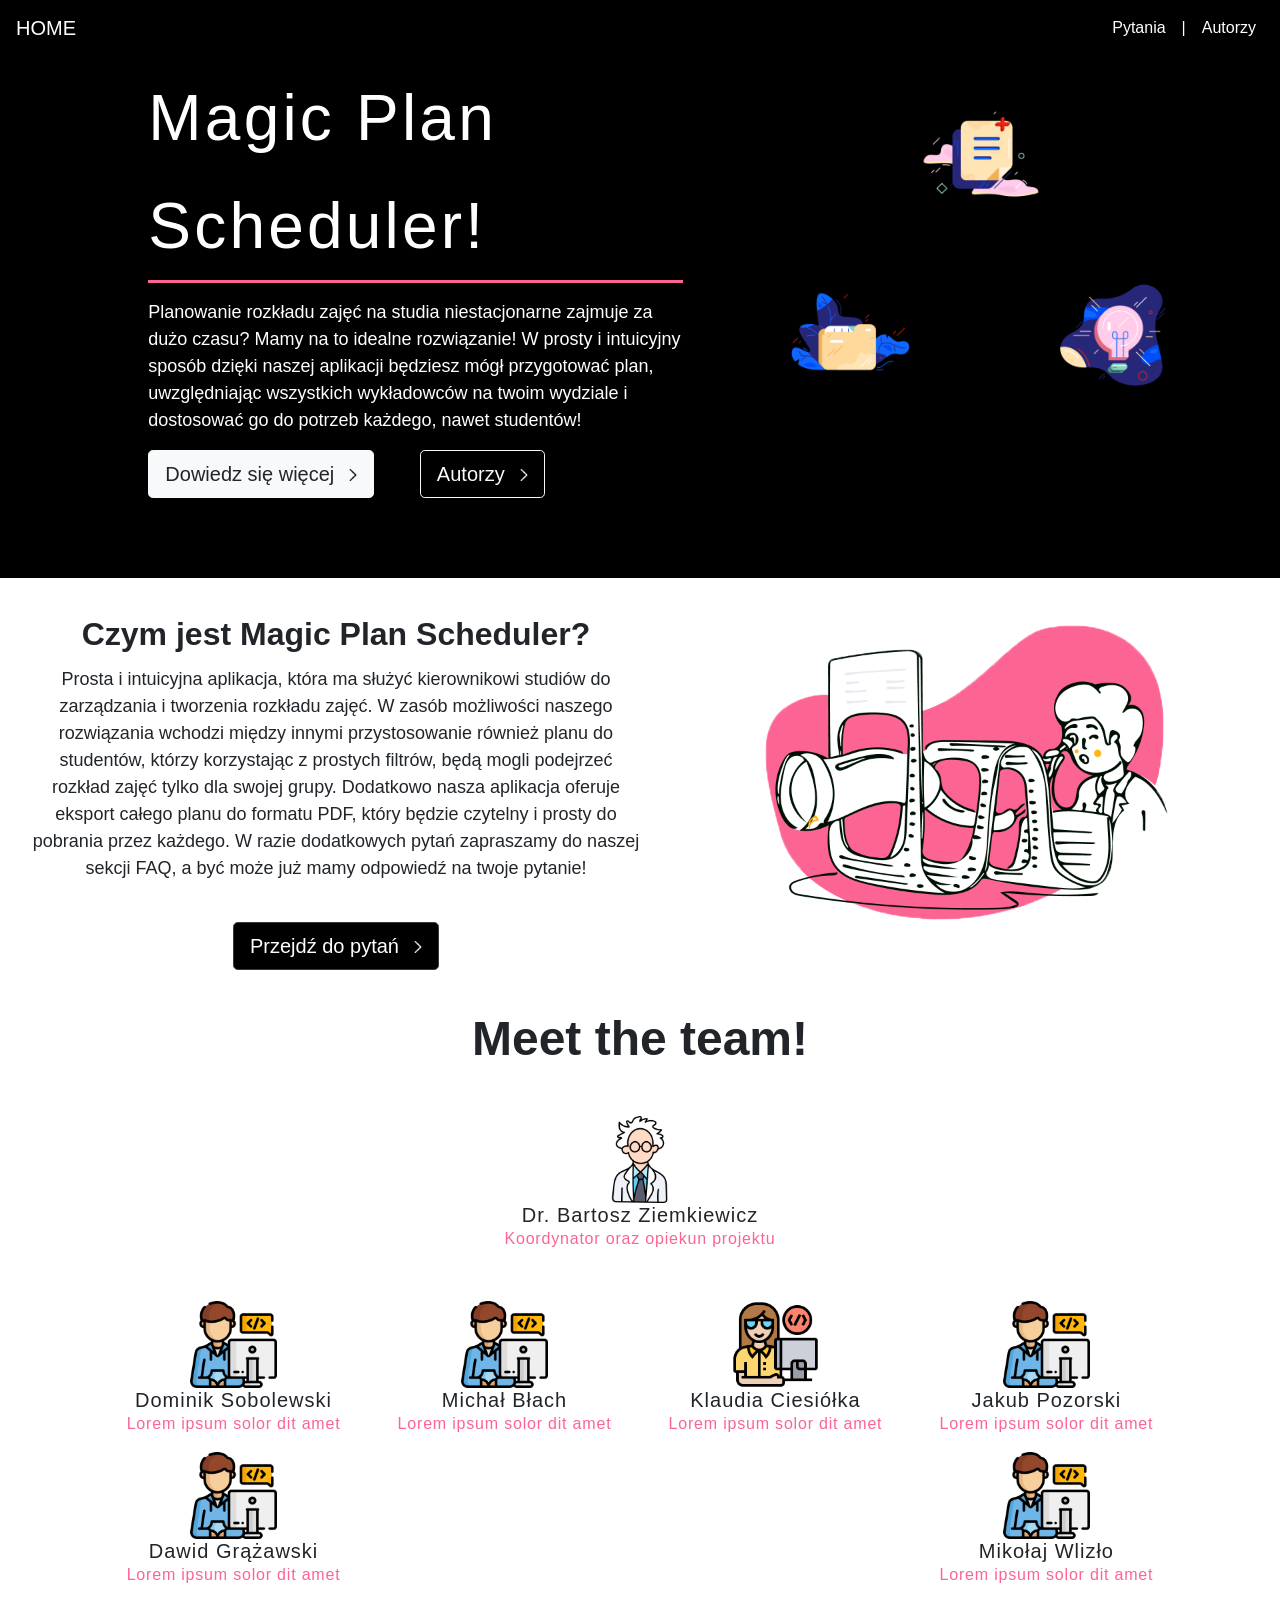
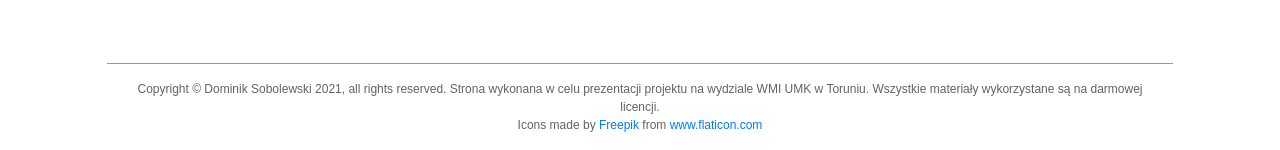
==== Website/index.html @ 9c714b92 "Update tekstów" ====
<!doctype html>
<html lang="en">

<head>
  <!-- Style link -->
  <link rel="stylesheet" href="styles.css">
  <link href='https://fonts.googleapis.com/css?family=Poppins' rel='stylesheet'>
  <!-- Required meta tags -->
  <meta charset="utf-8">
  <meta name="viewport" content="width=device-width, initial-scale=1, shrink-to-fit=no">

  <!-- Bootstrap CSS -->
  <link rel="stylesheet" href="https://maxcdn.bootstrapcdn.com/bootstrap/4.0.0/css/bootstrap.min.css"
    integrity="sha384-Gn5384xqQ1aoWXA+058RXPxPg6fy4IWvTNh0E263XmFcJlSAwiGgFAW/dAiS6JXm" crossorigin="anonymous">

  <title>Planner</title>
</head>

<body>
  <!-- NAVBAR -->
  <nav class="navbar fixed-top  navbar-expand-lg navbar-dark bg-none">
    <a class="navbar-brand" href="#">HOME</a>
    <button class="navbar-toggler" type="button" data-toggle="collapse" data-target="#navbarNav"
      aria-controls="navbarNav" aria-expanded="false" aria-label="Toggle navigation">
      <span class="navbar-toggler-icon"></span>
    </button>
    <div class="collapse navbar-collapse" id="navbarNav">
      <ul class="navbar-nav ml-auto">
        <li class="nav-item active">
          <a class="nav-link" href="#">Pytania<span class="sr-only">(current)</span></a>
        </li>
        <li class="nav-item active">
          <a class="nav-link">|<span class="sr-only">(current)</span></a>
        </li>
        <li class="nav-item active">
          <a class="nav-link" href="#">Autorzy<span class="sr-only">(current)</span></a>
        </li>
      </ul>
    </div>
  </nav>
  <!-- END OF NAVBAR -->

  <!-- HEADER - FIRST SECTION -->
  <div class="jumbotron header">
    <div class="row offset-1">
      <div class="col-xl-6">
        <h1 class="display-4 head">
          <p class="underline">Magic Plan Scheduler!</p>
        </h1>
        <p class="lead desc">Planowanie rozkładu zajęć na studia niestacjonarne zajmuje za dużo czasu? Mamy na to idealne rozwiązanie! W prosty i intuicyjny sposób dzięki naszej aplikacji będziesz mógł przygotować plan, uwzględniając wszystkich wykładowców na twoim wydziale i dostosować go do potrzeb każdego, nawet studentów!</p>
        <p class="lead">
          <a class="btn btn-light btn-lg buttonfull first" href="#" role="button">Dowiedz się więcej<img class="arrow"
              src="assets/ArrowBlack.png"></img></a>
          <a class="btn btn-lg btn-outline-light buttonfull outline" href="#" role="button">Autorzy<img class="arrow"
              src="assets/ArrowWhite.png"></img></a>
        </p>
      </div>
      <div class="col-xl-6 images">
        <div clas="row">
          <div class="col-xl-12 picture">
            <img src="assets/File.png" class="rounded mx-auto d-block img-fluid img" alt="...">
          </div>
          <div class="col-xl-12 picture">
            <img src="assets/Folder.png" class="rounded mx-auto float-left img-fluid img" alt="...">
          </div>
          <div class="col-xl-12 picture">
            <img src="assets/Idea.png" class="rounded mx-auto float-right img-fluid img" alt="...">
          </div>
        </div>
      </div>
    </div>
  </div>
  <!-- END OF FIRST SECTION -->

  <!-- SECOND SECTION -->
  <div class="container-fluid m-3 second-cont">
    <div class="row">
      <!-- Text container -->
      <div class="col-xl-6 left-text">
        <h2 class="left-head">Czym jest Magic Plan Scheduler?</h2>
        <p class="left-desc">
          Prosta i intuicyjna aplikacja, która ma służyć kierownikowi studiów do zarządzania i tworzenia rozkładu zajęć. W zasób możliwości naszego rozwiązania wchodzi między innymi przystosowanie również planu do studentów, którzy korzystając z prostych filtrów, będą mogli podejrzeć rozkład zajęć tylko dla swojej grupy. Dodatkowo nasza aplikacja oferuje eksport całego planu do formatu PDF, który będzie czytelny i prosty do pobrania przez każdego. W razie dodatkowych pytań zapraszamy do naszej sekcji FAQ, a być może już mamy odpowiedź na twoje pytanie!</p>
        <p class="sec-button">
          <a class="btn btn-dark btn-lg buttonfull" href="#" role="button">Przejdź do pytań<img class="arrow"
              src="assets/ArrowWhite.png"></img></a>
        </p>
      </div>
      <!-- Image container -->
      <div class="col-xl-6 right-image">
        <img src="assets/Search2.png" class="right-img">
      </div>
    </div>
  </div>
<!-- END OF SECOND SECTION -->
<!-- Meet the team section - Third -->
<div class="container-fluid authors">
  <div class="row">
    <div class="col-xl-12  d-flex justify-content-center author-head">
      <h2>Meet the team!</h2>
    </div>
  </div>
  <div class="row">
    <div class="col-xl-10 offset-xl-1 thumbnails">
      <div class="single-thumb">
          <img src="assets/scientist.png" class="author-img">
          <h3>Dr. Bartosz Ziemkiewicz</h3>
          <p>Koordynator oraz opiekun projektu</p>
      </div>
      <div class="other-thumbs">
        <div class="mini-thumb">
          <img src="assets/programmer.png" class="author-img">
          <h3>Dominik Sobolewski</h3>
          <p>Lorem ipsum solor dit amet</p>
        </div>
        <div class="mini-thumb">
          <img src="assets/programmer.png" class="author-img">
          <h3>Michał Błach</h3>
          <p>Lorem ipsum solor dit amet</p>
        </div>
        <div class="mini-thumb">
          <img src="assets/programmerwoman.png" class="author-img">
          <h3>Klaudia Ciesiółka</h3>
          <p>Lorem ipsum solor dit amet</p>
        </div>
        <div class="mini-thumb">
          <img src="assets/programmer.png" class="author-img">
          <h3>Jakub Pozorski</h3>
          <p>Lorem ipsum solor dit amet</p>
        </div>
        <div class="mini-thumb">
          <img src="assets/programmer.png" class="author-img">
          <h3>Dawid Grążawski</h3>
          <p>Lorem ipsum solor dit amet</p>
        </div>
        <div class="mini-thumb">
          <img src="assets/programmer.png" class="author-img">
          <h3>Mikołaj Wlizło</h3>
          <p>Lorem ipsum solor dit amet</p>
        </div>
      </div>
    </div>
  </div>
</div>


  <!-- Footer -->
  <footer class="col-xl-10 offset-xl-1 page-footer font-small footer">
    <!-- Copyright -->
    <div class="footer-copyright text-center py-3 copyright"> Copyright © Dominik Sobolewski 2021, all rights reserved.
      Strona wykonana w celu prezentacji projektu na wydziale WMI UMK w Toruniu. Wszystkie materiały wykorzystane są na
      darmowej licencji.
      <div>Icons made by <a href="https://www.freepik.com" title="Freepik">Freepik</a> from <a href="https://www.flaticon.com/" title="Flaticon">www.flaticon.com</a></div>
    </div>
      
  </footer>
  <!-- Footer -->


  <!-- Optional JavaScript -->
  <!-- jQuery first, then Popper.js, then Bootstrap JS -->
  <script src="https://code.jquery.com/jquery-3.2.1.slim.min.js"
    integrity="sha384-KJ3o2DKtIkvYIK3UENzmM7KCkRr/rE9/Qpg6aAZGJwFDMVNA/GpGFF93hXpG5KkN"
    crossorigin="anonymous"></script>
  <script src="https://cdnjs.cloudflare.com/ajax/libs/popper.js/1.12.9/umd/popper.min.js"
    integrity="sha384-ApNbgh9B+Y1QKtv3Rn7W3mgPxhU9K/ScQsAP7hUibX39j7fakFPskvXusvfa0b4Q"
    crossorigin="anonymous"></script>
  <script src="https://maxcdn.bootstrapcdn.com/bootstrap/4.0.0/js/bootstrap.min.js"
    integrity="sha384-JZR6Spejh4U02d8jOt6vLEHfe/JQGiRRSQQxSfFWpi1MquVdAyjUar5+76PVCmYl"
    crossorigin="anonymous"></script>
</body>

</html>
---- Website/styles.css ----
html {
  scroll-behavior: smooth;
}
body {
  font-family: 'Poppins', sans-serif;
  font-weight: 400;
  overflow-x: hidden;
}
body .header {
  background-color: black;
  border-radius: 0;
}
body .header .head {
  font-size: 64px;
  font-weight: normal;
  letter-spacing: 0.05em;
  color: white;
}
body .header .head .underline {
  border-bottom: 3px solid #FC6492;
  line-height: 108px;
}
body .header .desc {
  color: white;
  font-weight: 300;
  font-size: 18px;
  line-height: 27px;
}
body .header .images .picture .img {
  width: 240px;
  object-fit: cover;
}
body .header .buttonfull .arrow {
  margin-left: 10px;
  width: 18px;
  height: 18px;
  margin-right: -5px;
  margin-bottom: 2px;
  object-fit: cover;
}
body .header .buttonfull.first:hover {
  background-color: black;
  color: white;
}
body .header .buttonfull.first:hover .arrow {
  content: url('assets/ArrowWhite.png');
}
body .header .buttonfull.outline {
  margin-left: 40px;
}
body .header .buttonfull.outline:hover .arrow {
  content: url('assets/ArrowBlack.png');
}
body .second-cont .left-text .left-head {
  font-style: normal;
  font-weight: 700;
  font-size: 32px;
  line-height: 48px;
  text-align: center;
}
body .second-cont .left-text .left-desc {
  font-style: normal;
  font-weight: 300;
  font-size: 18px;
  line-height: 27px;
  text-align: center;
}
body .second-cont .left-text .sec-button {
  text-align: center;
  margin-top: 40px;
}
body .second-cont .left-text .sec-button .buttonfull {
  background-color: black;
}
body .second-cont .left-text .sec-button .buttonfull .arrow {
  margin-left: 10px;
  width: 18px;
  height: 18px;
  margin-right: -5px;
  margin-bottom: 2px;
  object-fit: cover;
}
body .second-cont .left-text .sec-button .buttonfull:hover {
  background-color: white;
  color: black;
}
body .second-cont .left-text .sec-button .buttonfull:hover .arrow {
  content: url('assets/ArrowBlack.png');
}
body .second-cont .right-image {
  text-align: center;
  margin-top: -86px;
}
body .second-cont .right-image .right-img {
  width: 500px;
}
body .authors {
  margin-top: -30px;
  margin-bottom: 60px;
}
body .authors .author-head {
  margin-bottom: 40px;
}
body .authors .author-head h2 {
  font-weight: 700;
  font-size: 48px;
}
body .authors .thumbnails .single-thumb {
  text-align: center;
  margin-bottom: 50px;
}
body .authors .thumbnails .single-thumb .author-img {
  width: 87px;
  height: 87px;
  object-fit: cover;
}
body .authors .thumbnails .single-thumb h3 {
  font-weight: 500;
  font-size: 20px;
  letter-spacing: 0.05em;
  margin-bottom: 0;
}
body .authors .thumbnails .single-thumb p {
  font-size: 16px;
  color: #FC6492;
  letter-spacing: 0.05em;
}
body .authors .thumbnails .other-thumbs {
  display: flex;
  justify-content: space-between;
  flex-flow: row wrap;
}
body .authors .thumbnails .other-thumbs .mini-thumb {
  text-align: center;
  padding: 0px 5px 0px 5px;
}
body .authors .thumbnails .other-thumbs .mini-thumb .author-img {
  width: 87px;
  height: 87px;
  object-fit: cover;
}
body .authors .thumbnails .other-thumbs .mini-thumb h3 {
  font-weight: 500;
  font-size: 20px;
  letter-spacing: 0.05em;
  margin-bottom: 0;
}
body .authors .thumbnails .other-thumbs .mini-thumb p {
  font-size: 16px;
  color: #FC6492;
  letter-spacing: 0.05em;
}
body .footer {
  border-top: 1px solid #FC6492;
}
body .footer .copyright {
  color: #636363;
  font-size: 12px;
  font-weight: 300;
}
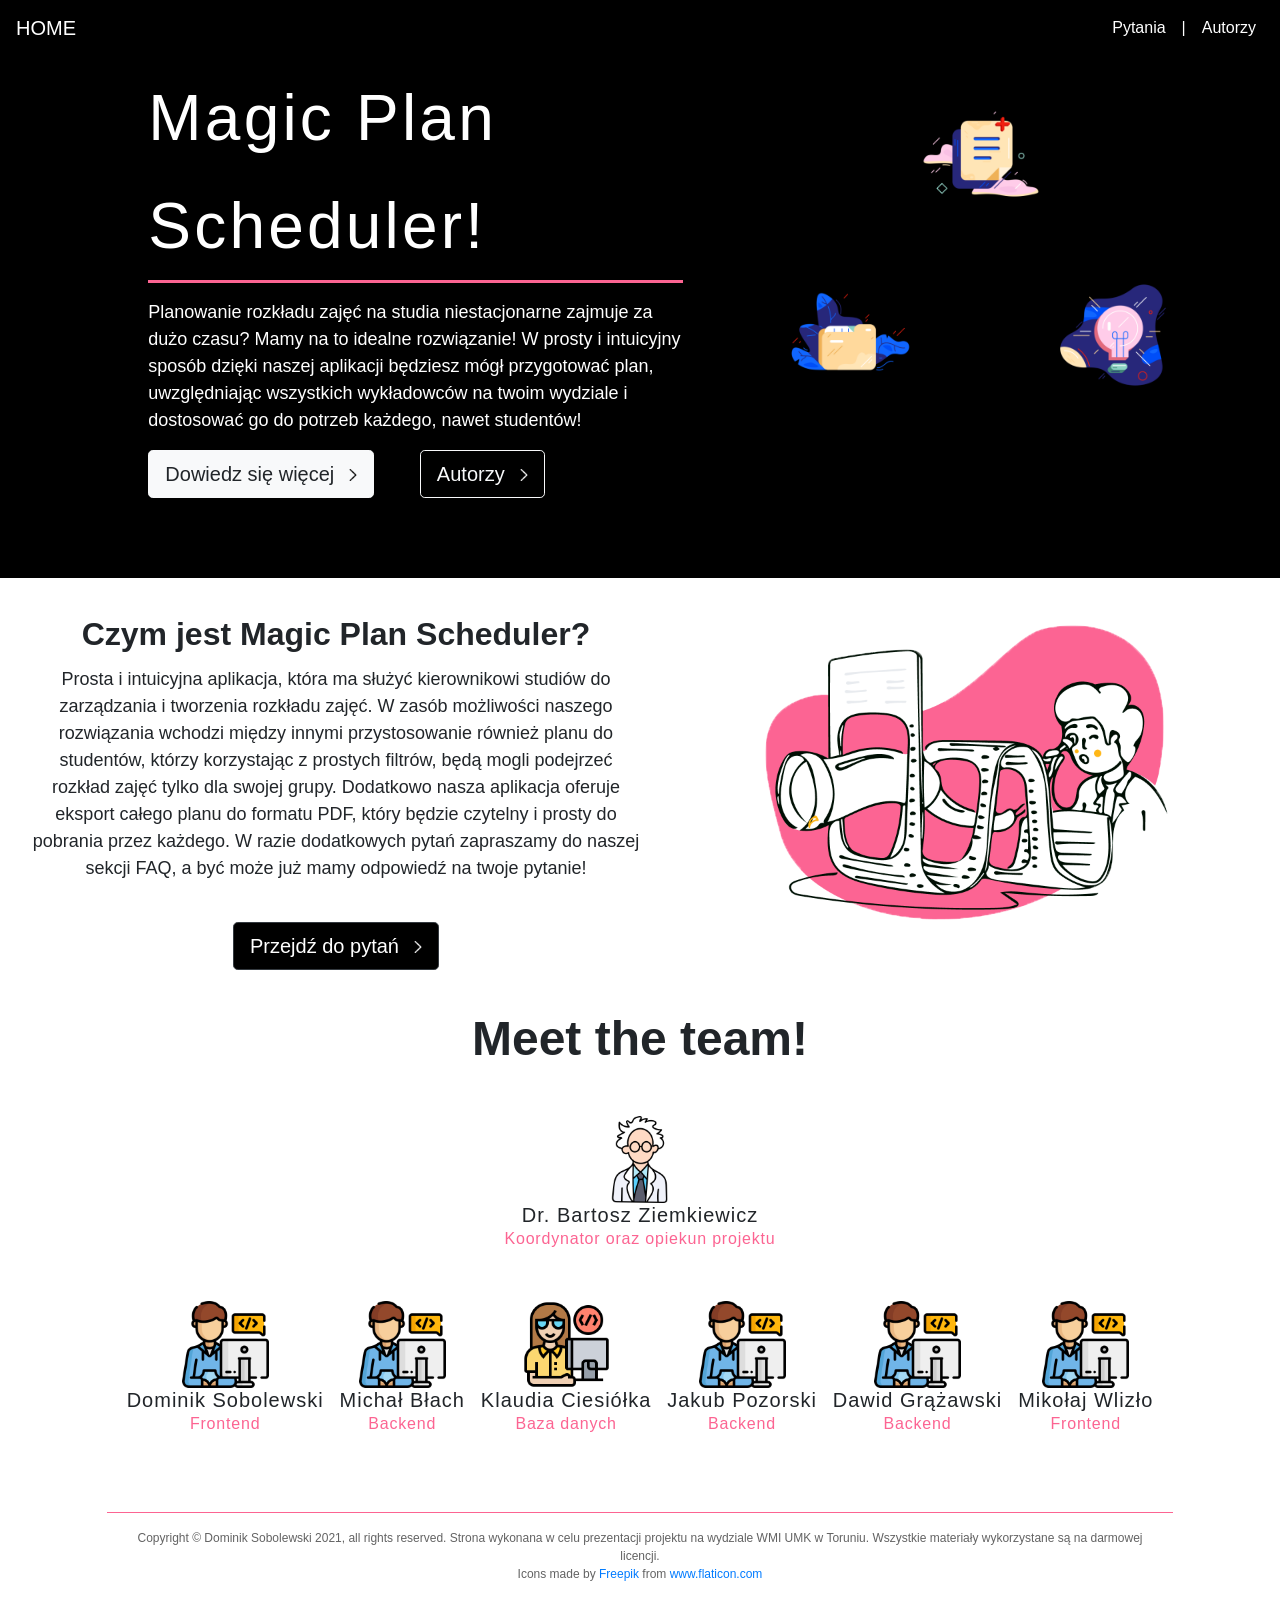
==== commit 53670138: "main page update" ====
--- a/Website/index.html
+++ b/Website/index.html
@@ -3,7 +3,7 @@
 
 <head>
   <!-- Style link -->
-  <link rel="stylesheet" href="styles.css">
+  <link rel="stylesheet" href="styles.min.css">
   <link href='https://fonts.googleapis.com/css?family=Poppins' rel='stylesheet'>
   <!-- Required meta tags -->
   <meta charset="utf-8">
@@ -110,32 +110,32 @@
         <div class="mini-thumb">
           <img src="assets/programmer.png" class="author-img">
           <h3>Dominik Sobolewski</h3>
-          <p>Lorem ipsum solor dit amet</p>
+          <p>Frontend</p>
         </div>
         <div class="mini-thumb">
           <img src="assets/programmer.png" class="author-img">
           <h3>Michał Błach</h3>
-          <p>Lorem ipsum solor dit amet</p>
+          <p>Backend</p>
         </div>
         <div class="mini-thumb">
           <img src="assets/programmerwoman.png" class="author-img">
           <h3>Klaudia Ciesiółka</h3>
-          <p>Lorem ipsum solor dit amet</p>
+          <p>Baza danych</p>
         </div>
         <div class="mini-thumb">
           <img src="assets/programmer.png" class="author-img">
           <h3>Jakub Pozorski</h3>
-          <p>Lorem ipsum solor dit amet</p>
+          <p>Backend</p>
         </div>
         <div class="mini-thumb">
           <img src="assets/programmer.png" class="author-img">
           <h3>Dawid Grążawski</h3>
-          <p>Lorem ipsum solor dit amet</p>
+          <p>Backend</p>
         </div>
         <div class="mini-thumb">
           <img src="assets/programmer.png" class="author-img">
           <h3>Mikołaj Wlizło</h3>
-          <p>Lorem ipsum solor dit amet</p>
+          <p>Frontend</p>
         </div>
       </div>
     </div>
--- a/Website/styles.min.css
+++ b/Website/styles.min.css
@@ -0,0 +1 @@
+html{scroll-behavior:smooth}body{font-family:Poppins,sans-serif;font-weight:400;overflow-x:hidden}body .header{background-color:#000;border-radius:0}body .header .head{font-size:64px;font-weight:400;letter-spacing:.05em;color:#fff}body .header .head .underline{border-bottom:3px solid #fc6492;line-height:108px}body .header .desc{color:#fff;font-weight:300;font-size:18px;line-height:27px}body .header .images .picture .img{width:240px;object-fit:cover}body .header .buttonfull .arrow{margin-left:10px;width:18px;height:18px;margin-right:-5px;margin-bottom:2px;object-fit:cover}body .header .buttonfull.first:hover{background-color:#000;color:#fff}body .header .buttonfull.first:hover .arrow{content:url(assets/ArrowWhite.png)}body .header .buttonfull.outline{margin-left:40px}body .header .buttonfull.outline:hover .arrow{content:url(assets/ArrowBlack.png)}body .second-cont .left-text .left-head{font-style:normal;font-weight:700;font-size:32px;line-height:48px;text-align:center}body .second-cont .left-text .left-desc{font-style:normal;font-weight:300;font-size:18px;line-height:27px;text-align:center}body .second-cont .left-text .sec-button{text-align:center;margin-top:40px}body .second-cont .left-text .sec-button .buttonfull{background-color:#000}body .second-cont .left-text .sec-button .buttonfull .arrow{margin-left:10px;width:18px;height:18px;margin-right:-5px;margin-bottom:2px;object-fit:cover}body .second-cont .left-text .sec-button .buttonfull:hover{background-color:#fff;color:#000}body .second-cont .left-text .sec-button .buttonfull:hover .arrow{content:url(assets/ArrowBlack.png)}body .second-cont .right-image{text-align:center;margin-top:-86px}body .second-cont .right-image .right-img{width:500px}body .authors{margin-top:-30px;margin-bottom:60px}body .authors .author-head{margin-bottom:40px}body .authors .author-head h2{font-weight:700;font-size:48px}body .authors .thumbnails .single-thumb{text-align:center;margin-bottom:50px}body .authors .thumbnails .single-thumb .author-img{width:87px;height:87px;object-fit:cover}body .authors .thumbnails .single-thumb h3{font-weight:500;font-size:20px;letter-spacing:.05em;margin-bottom:0}body .authors .thumbnails .single-thumb p{font-size:16px;color:#fc6492;letter-spacing:.05em}body .authors .thumbnails .other-thumbs{display:flex;justify-content:space-between;flex-flow:row wrap}body .authors .thumbnails .other-thumbs .mini-thumb{text-align:center;padding:0 5px 0 5px}body .authors .thumbnails .other-thumbs .mini-thumb .author-img{width:87px;height:87px;object-fit:cover}body .authors .thumbnails .other-thumbs .mini-thumb h3{font-weight:500;font-size:20px;letter-spacing:.05em;margin-bottom:0}body .authors .thumbnails .other-thumbs .mini-thumb p{font-size:16px;color:#fc6492;letter-spacing:.05em}body .footer{border-top:1px solid #fc6492}body .footer .copyright{color:#636363;font-size:12px;font-weight:300}
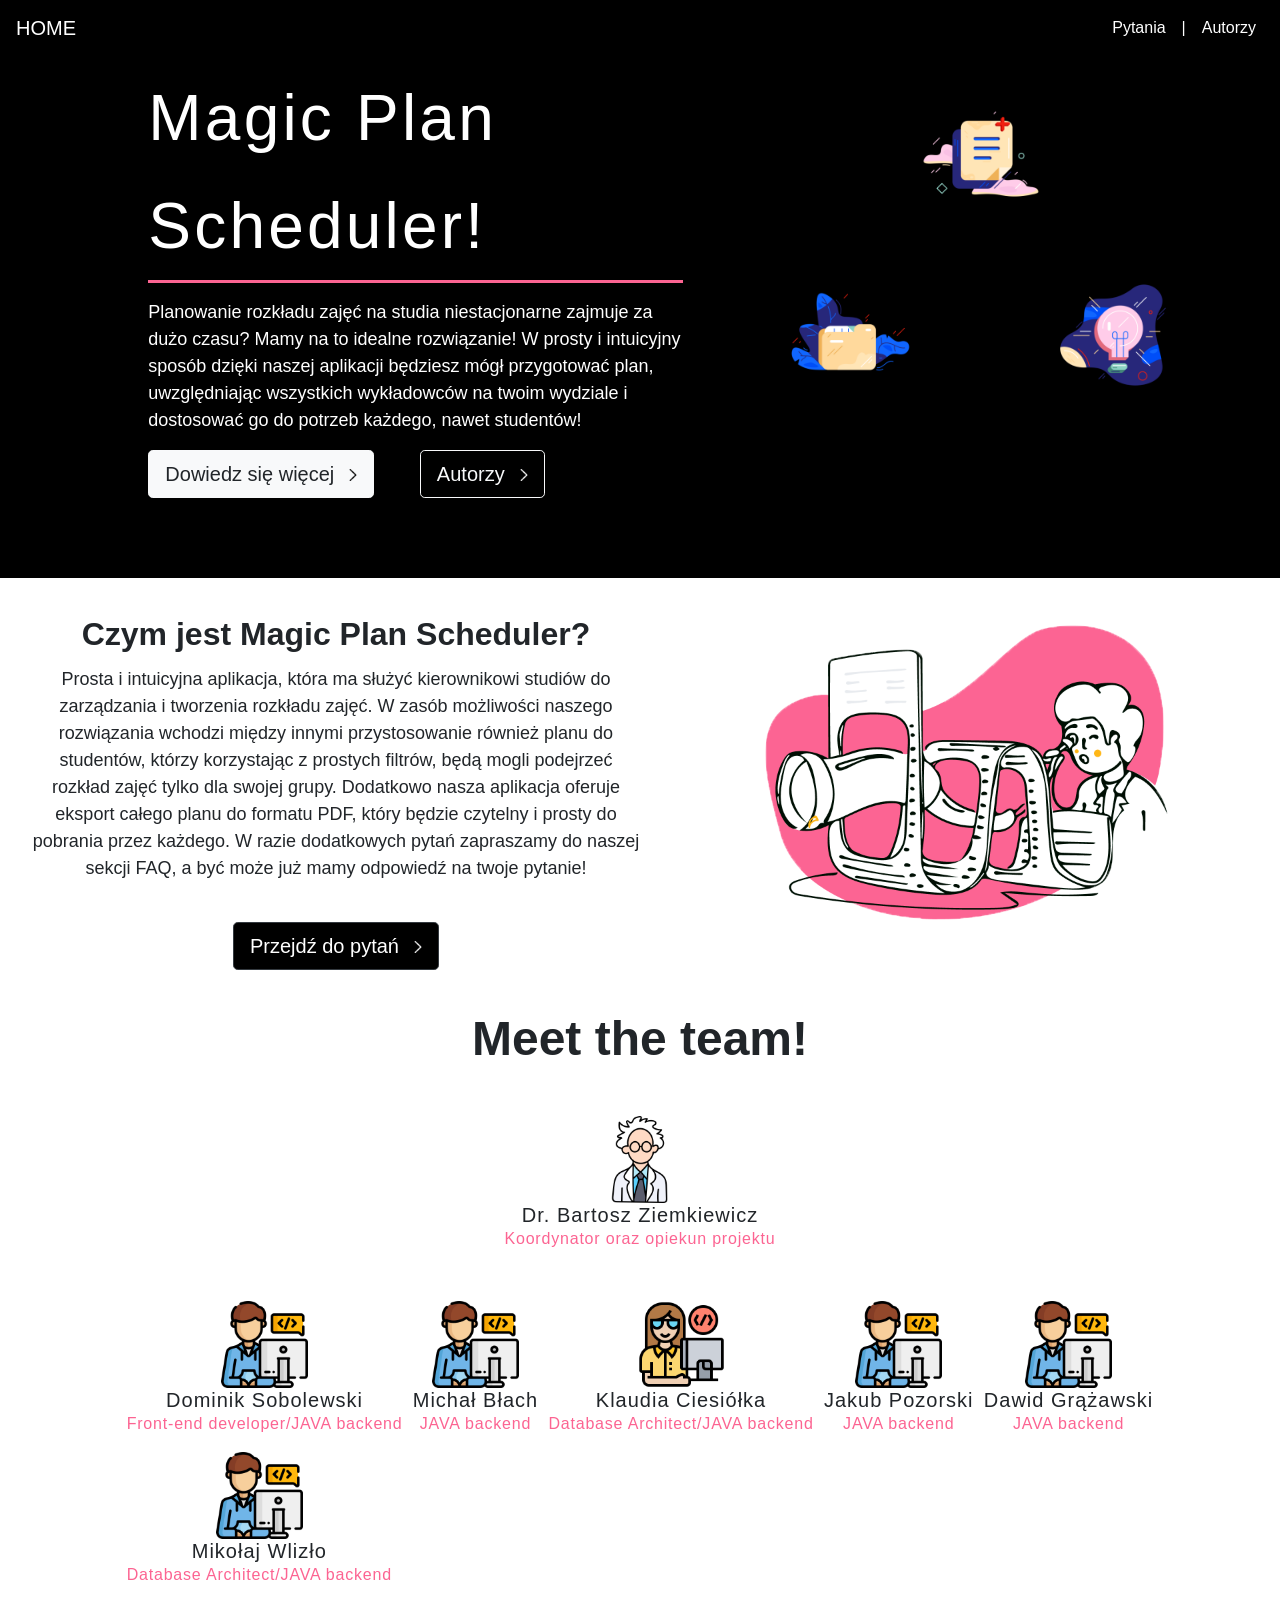
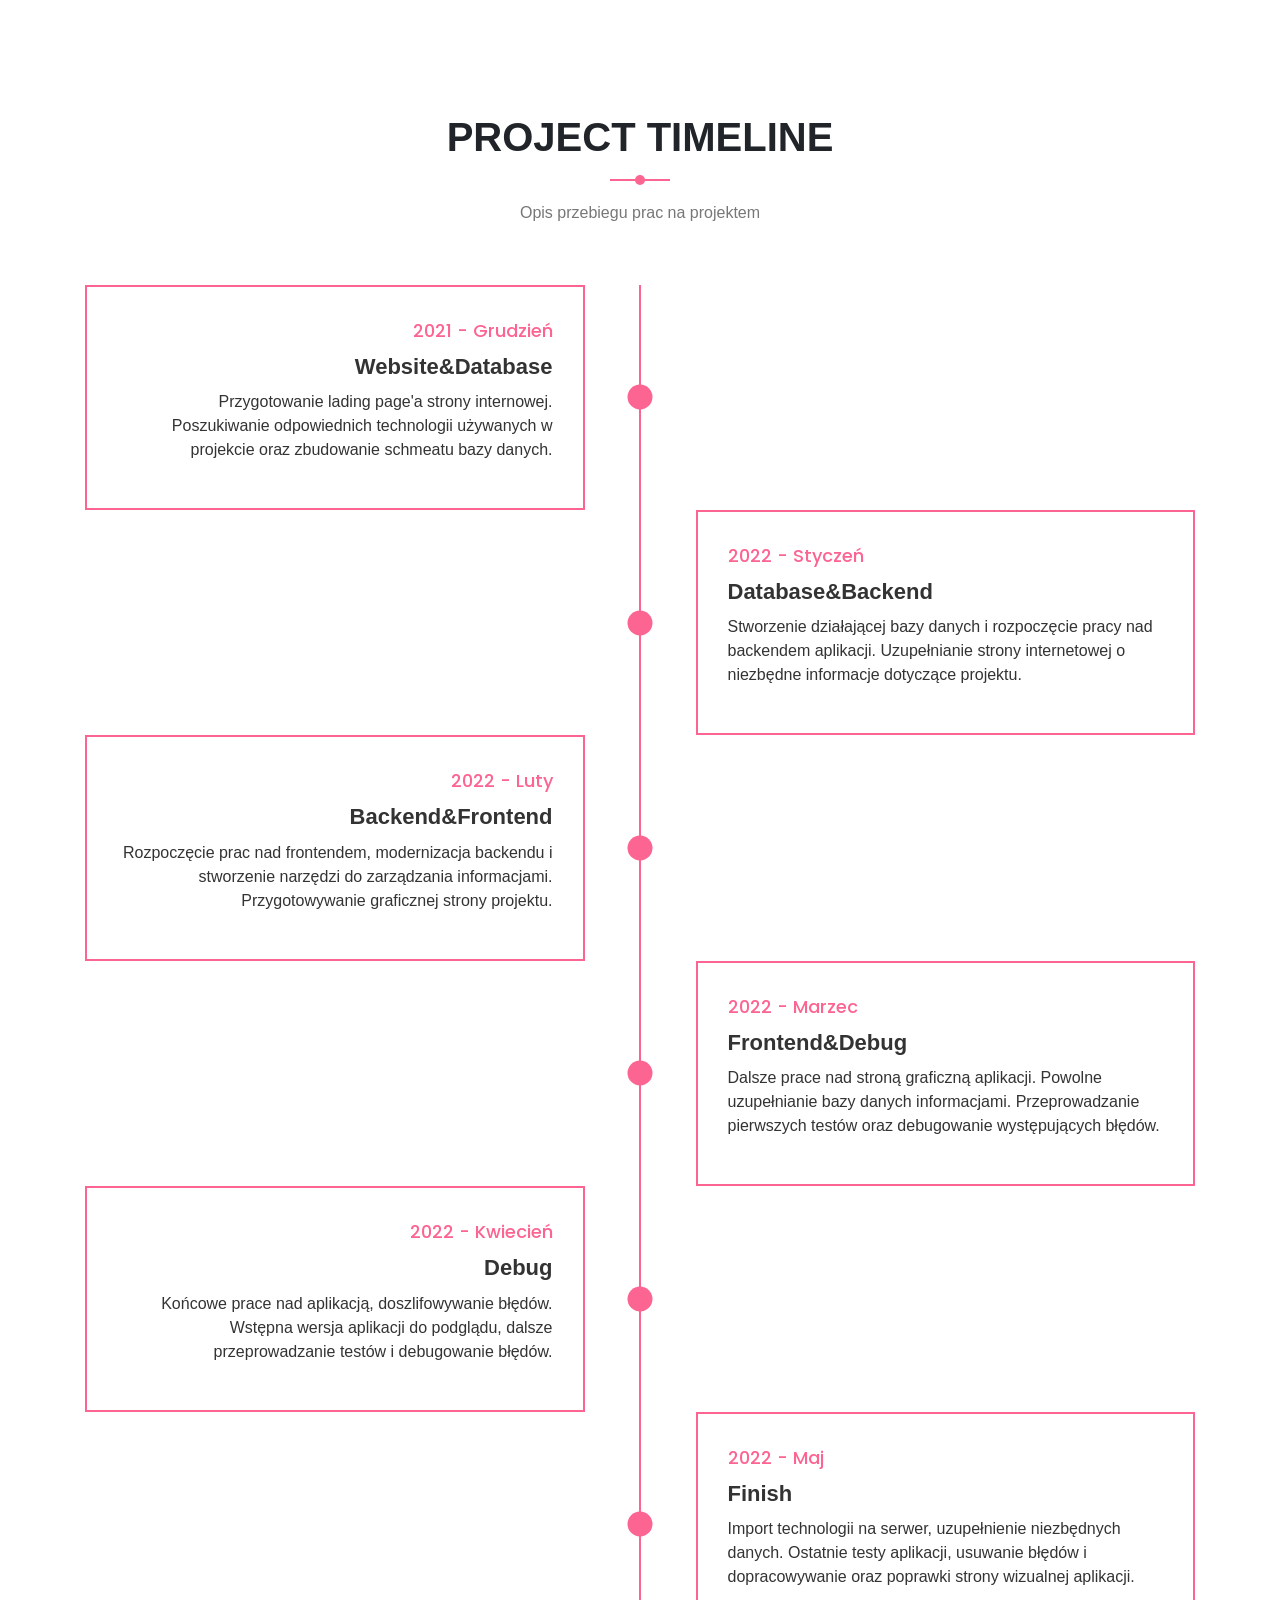
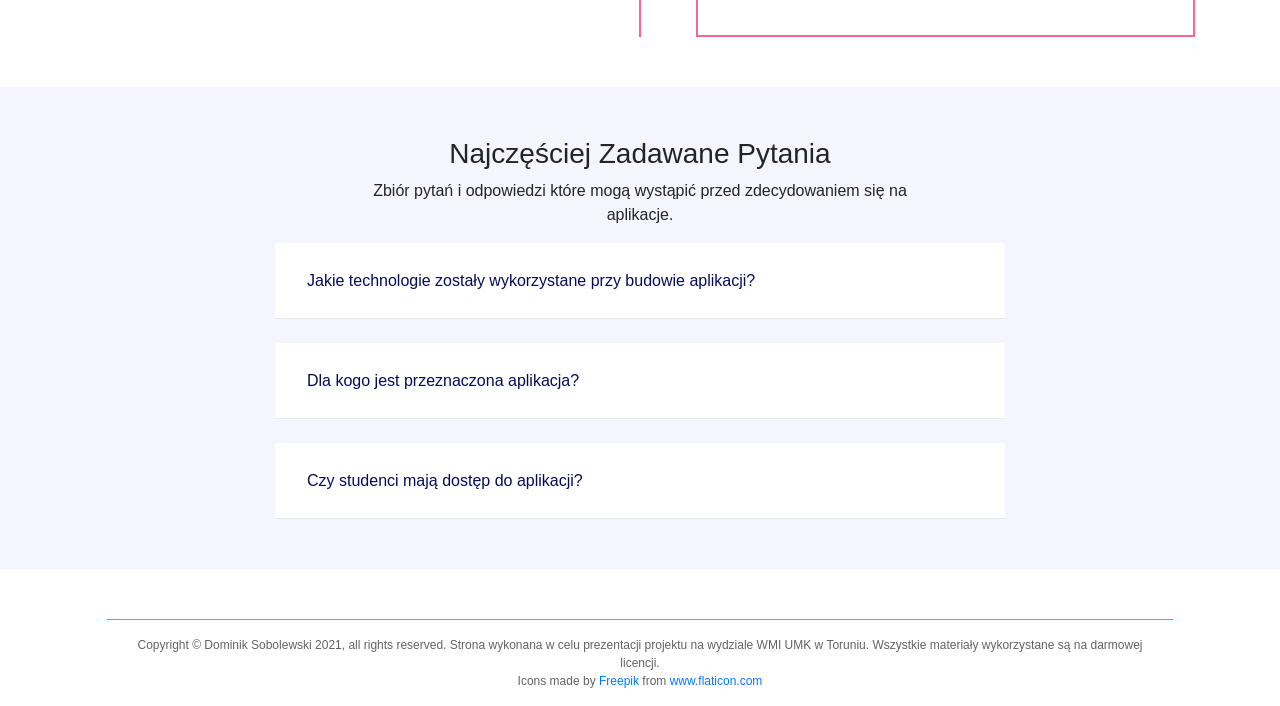
==== commit 8437aa65: "LandingPage update" ====
--- a/Website/index.html
+++ b/Website/index.html
@@ -33,13 +33,12 @@
           <a class="nav-link">|<span class="sr-only">(current)</span></a>
         </li>
         <li class="nav-item active">
-          <a class="nav-link" href="#">Autorzy<span class="sr-only">(current)</span></a>
+          <a class="nav-link" href="#autorzy">Autorzy<span class="sr-only">(current)</span></a>
         </li>
       </ul>
     </div>
   </nav>
   <!-- END OF NAVBAR -->
-
   <!-- HEADER - FIRST SECTION -->
   <div class="jumbotron header">
     <div class="row offset-1">
@@ -49,9 +48,9 @@
         </h1>
         <p class="lead desc">Planowanie rozkładu zajęć na studia niestacjonarne zajmuje za dużo czasu? Mamy na to idealne rozwiązanie! W prosty i intuicyjny sposób dzięki naszej aplikacji będziesz mógł przygotować plan, uwzględniając wszystkich wykładowców na twoim wydziale i dostosować go do potrzeb każdego, nawet studentów!</p>
         <p class="lead">
-          <a class="btn btn-light btn-lg buttonfull first" href="#" role="button">Dowiedz się więcej<img class="arrow"
+          <a class="btn btn-light btn-lg buttonfull first" href="#timeline" role="button">Dowiedz się więcej<img class="arrow"
               src="assets/ArrowBlack.png"></img></a>
-          <a class="btn btn-lg btn-outline-light buttonfull outline" href="#" role="button">Autorzy<img class="arrow"
+          <a class="btn btn-lg btn-outline-light buttonfull outline" href="#autorzy" role="button">Autorzy<img class="arrow"
               src="assets/ArrowWhite.png"></img></a>
         </p>
       </div>
@@ -96,7 +95,7 @@
 <div class="container-fluid authors">
   <div class="row">
     <div class="col-xl-12  d-flex justify-content-center author-head">
-      <h2>Meet the team!</h2>
+      <h2 id="autorzy">Meet the team!</h2>
     </div>
   </div>
   <div class="row">
@@ -110,38 +109,158 @@
         <div class="mini-thumb">
           <img src="assets/programmer.png" class="author-img">
           <h3>Dominik Sobolewski</h3>
-          <p>Frontend</p>
+          <p>Front-end developer/JAVA backend</p>
         </div>
         <div class="mini-thumb">
           <img src="assets/programmer.png" class="author-img">
           <h3>Michał Błach</h3>
-          <p>Backend</p>
+          <p>JAVA backend</p>
         </div>
         <div class="mini-thumb">
           <img src="assets/programmerwoman.png" class="author-img">
           <h3>Klaudia Ciesiółka</h3>
-          <p>Baza danych</p>
+          <p>Database Architect/JAVA backend</p>
         </div>
         <div class="mini-thumb">
           <img src="assets/programmer.png" class="author-img">
           <h3>Jakub Pozorski</h3>
-          <p>Backend</p>
+          <p>JAVA backend</p>
         </div>
         <div class="mini-thumb">
           <img src="assets/programmer.png" class="author-img">
           <h3>Dawid Grążawski</h3>
-          <p>Backend</p>
+          <p>JAVA backend</p>
         </div>
         <div class="mini-thumb">
           <img src="assets/programmer.png" class="author-img">
           <h3>Mikołaj Wlizło</h3>
-          <p>Frontend</p>
+          <p>Database Architect/JAVA backend</p>
         </div>
       </div>
     </div>
   </div>
 </div>
 
+
+<section class="experience pt-100 pb-100" id="experience">
+  <div class="container">
+    <div class="row">
+      <div class="col-xl-8 mx-auto text-center">
+        <div class="section-title">
+          <h4 id="timeline">PROJECT TIMELINE</h4>
+          <p>Opis przebiegu prac na projektem</p>
+        </div>
+      </div>
+    </div>
+    <div class="row">
+             <div class="col-xl-12">
+                <ul class="timeline-list">
+                   <!-- Single Experience -->
+                   <li>
+                      <div class="timeline_content">
+                         <span>2021 - Grudzień</span>
+                         <h4>Website&Database</h4>
+                         <p>Przygotowanie lading page'a strony internowej. Poszukiwanie odpowiednich technologii używanych w projekcie oraz zbudowanie schmeatu bazy danych.</p>
+                      </div>
+                   </li>
+                   <!-- Single Experience -->
+                   <li>
+                      <div class="timeline_content">
+                      <span>2022 - Styczeń</span>
+                         <h4>Database&Backend</h4>
+                         <p>Stworzenie działającej bazy danych i rozpoczęcie pracy nad backendem aplikacji. Uzupełnianie strony internetowej o niezbędne informacje dotyczące projektu.</p>
+                      </div>
+                   </li>
+                   <!-- Single Experience -->
+                   <li>
+                      <div class="timeline_content">
+                      <span>2022 - Luty</span>
+                         <h4>Backend&Frontend</h4>
+                         <p>Rozpoczęcie prac nad frontendem, modernizacja backendu i stworzenie narzędzi do zarządzania informacjami. Przygotowywanie graficznej strony projektu.</p>
+                      </div>
+                   </li>
+                   <!-- Single Experience -->
+                   <li>
+                      <div class="timeline_content">
+                      <span>2022 - Marzec</span>
+                         <h4>Frontend&Debug</h4>
+                         <p>Dalsze prace nad stroną graficzną aplikacji. Powolne uzupełnianie bazy danych informacjami. Przeprowadzanie pierwszych testów oraz debugowanie występujących błędów.</p>
+                      </div>
+                   </li>
+                   <li>
+                    <div class="timeline_content">
+                    <span>2022 - Kwiecień</span>
+                       <h4>Debug</h4>
+                       <p>Końcowe prace nad aplikacją, doszlifowywanie błędów. Wstępna wersja aplikacji do podglądu, dalsze przeprowadzanie testów i debugowanie błędów.</p>
+                    </div>
+                 </li>
+                 <li>
+                  <div class="timeline_content">
+                  <span>2022 - Maj</span>
+                     <h4>Finish</h4>
+                     <p>Import technologii na serwer, uzupełnienie niezbędnych danych. Ostatnie testy aplikacji, usuwanie błędów i dopracowywanie oraz poprawki strony wizualnej aplikacji.</p>
+                  </div>
+               </li>
+
+                   
+                </ul>
+             </div>
+          </div>
+  </div>
+  </section>
+
+
+  <div class="faq_area section_padding_130" id="faq">
+    <div class="container">
+        <div class="row justify-content-center">
+            <div class="col-12 col-sm-8 col-lg-6">
+                <!-- Section Heading-->
+                <div class="section_heading text-center wow fadeInUp" data-wow-delay="0.2s" style="visibility: visible; animation-delay: 0.2s; animation-name: fadeInUp;">
+                    <h3><span>Najczęściej</span> Zadawane Pytania</h3>
+                    <p>Zbiór pytań i odpowiedzi które mogą wystąpić przed zdecydowaniem się na aplikacje.</p>
+                    <div class="line"></div>
+                </div>
+            </div>
+        </div>
+        <div class="row justify-content-center">
+            <!-- FAQ Area-->
+            <div class="col-12 col-sm-10 col-lg-8">
+                <div class="accordion faq-accordian" id="faqAccordion">
+                    <div class="card border-0 wow fadeInUp" data-wow-delay="0.2s" style="visibility: visible; animation-delay: 0.2s; animation-name: fadeInUp;">
+                        <div class="card-header" id="headingOne">
+                            <h6 class="mb-0 collapsed" data-toggle="collapse" data-target="#collapseOne" aria-expanded="true" aria-controls="collapseOne">Jakie technologie zostały wykorzystane przy budowie aplikacji?<span class="lni-chevron-up"></span></h6>
+                        </div>
+                        <div class="collapse" id="collapseOne" aria-labelledby="headingOne" data-parent="#faqAccordion">
+                            <div class="card-body">
+                                <p>Spring Boot, Spring Web, ThymeLeaf, Spring Security, Intellij, PostgreSQL</p>
+                            </div>
+                        </div>
+                    </div>
+                    <div class="card border-0 wow fadeInUp" data-wow-delay="0.3s" style="visibility: visible; animation-delay: 0.3s; animation-name: fadeInUp;">
+                        <div class="card-header" id="headingTwo">
+                            <h6 class="mb-0 collapsed" data-toggle="collapse" data-target="#collapseTwo" aria-expanded="true" aria-controls="collapseTwo">Dla kogo jest przeznaczona aplikacja?<span class="lni-chevron-up"></span></h6>
+                        </div>
+                        <div class="collapse" id="collapseTwo" aria-labelledby="headingTwo" data-parent="#faqAccordion">
+                            <div class="card-body">
+                                <p>Aplikacja jest przeznaczona dla kierownika studiów niestacjonarych aby skrócić i ułatwić czas jego pracy związany z rozplanowaniem zajęć.</p>
+                            </div>
+                        </div>
+                    </div>
+                    <div class="card border-0 wow fadeInUp" data-wow-delay="0.4s" style="visibility: visible; animation-delay: 0.4s; animation-name: fadeInUp;">
+                        <div class="card-header" id="headingThree">
+                            <h6 class="mb-0 collapsed" data-toggle="collapse" data-target="#collapseThree" aria-expanded="true" aria-controls="collapseThree">Czy studenci mają dostęp do aplikacji?<span class="lni-chevron-up"></span></h6>
+                        </div>
+                        <div class="collapse" id="collapseThree" aria-labelledby="headingThree" data-parent="#faqAccordion">
+                            <div class="card-body">
+                                <p>Studenci mają wgląd jedynie do planu zajęć który mogą przefiltrować pod własne preferencje. (W przyszłości w aplikacji mobilnej)</p>
+                            </div>
+                        </div>
+                    </div>
+                </div>
+            </div>
+        </div>
+    </div>
+</div>
 
   <!-- Footer -->
   <footer class="col-xl-10 offset-xl-1 page-footer font-small footer">
--- a/Website/styles.min.css
+++ b/Website/styles.min.css
@@ -1 +1 @@
-html{scroll-behavior:smooth}body{font-family:Poppins,sans-serif;font-weight:400;overflow-x:hidden}body .header{background-color:#000;border-radius:0}body .header .head{font-size:64px;font-weight:400;letter-spacing:.05em;color:#fff}body .header .head .underline{border-bottom:3px solid #fc6492;line-height:108px}body .header .desc{color:#fff;font-weight:300;font-size:18px;line-height:27px}body .header .images .picture .img{width:240px;object-fit:cover}body .header .buttonfull .arrow{margin-left:10px;width:18px;height:18px;margin-right:-5px;margin-bottom:2px;object-fit:cover}body .header .buttonfull.first:hover{background-color:#000;color:#fff}body .header .buttonfull.first:hover .arrow{content:url(assets/ArrowWhite.png)}body .header .buttonfull.outline{margin-left:40px}body .header .buttonfull.outline:hover .arrow{content:url(assets/ArrowBlack.png)}body .second-cont .left-text .left-head{font-style:normal;font-weight:700;font-size:32px;line-height:48px;text-align:center}body .second-cont .left-text .left-desc{font-style:normal;font-weight:300;font-size:18px;line-height:27px;text-align:center}body .second-cont .left-text .sec-button{text-align:center;margin-top:40px}body .second-cont .left-text .sec-button .buttonfull{background-color:#000}body .second-cont .left-text .sec-button .buttonfull .arrow{margin-left:10px;width:18px;height:18px;margin-right:-5px;margin-bottom:2px;object-fit:cover}body .second-cont .left-text .sec-button .buttonfull:hover{background-color:#fff;color:#000}body .second-cont .left-text .sec-button .buttonfull:hover .arrow{content:url(assets/ArrowBlack.png)}body .second-cont .right-image{text-align:center;margin-top:-86px}body .second-cont .right-image .right-img{width:500px}body .authors{margin-top:-30px;margin-bottom:60px}body .authors .author-head{margin-bottom:40px}body .authors .author-head h2{font-weight:700;font-size:48px}body .authors .thumbnails .single-thumb{text-align:center;margin-bottom:50px}body .authors .thumbnails .single-thumb .author-img{width:87px;height:87px;object-fit:cover}body .authors .thumbnails .single-thumb h3{font-weight:500;font-size:20px;letter-spacing:.05em;margin-bottom:0}body .authors .thumbnails .single-thumb p{font-size:16px;color:#fc6492;letter-spacing:.05em}body .authors .thumbnails .other-thumbs{display:flex;justify-content:space-between;flex-flow:row wrap}body .authors .thumbnails .other-thumbs .mini-thumb{text-align:center;padding:0 5px 0 5px}body .authors .thumbnails .other-thumbs .mini-thumb .author-img{width:87px;height:87px;object-fit:cover}body .authors .thumbnails .other-thumbs .mini-thumb h3{font-weight:500;font-size:20px;letter-spacing:.05em;margin-bottom:0}body .authors .thumbnails .other-thumbs .mini-thumb p{font-size:16px;color:#fc6492;letter-spacing:.05em}body .footer{border-top:1px solid #fc6492}body .footer .copyright{color:#636363;font-size:12px;font-weight:300}+html{scroll-behavior:smooth}body{font-family:Poppins,sans-serif;font-weight:400;overflow-x:hidden}body .header{background-color:#000;border-radius:0}body .header .head{font-size:64px;font-weight:400;letter-spacing:.05em;color:#fff}body .header .head .underline{border-bottom:3px solid #fc6492;line-height:108px}body .header .desc{color:#fff;font-weight:300;font-size:18px;line-height:27px}body .header .images .picture .img{width:240px;object-fit:cover}body .header .buttonfull .arrow{margin-left:10px;width:18px;height:18px;margin-right:-5px;margin-bottom:2px;object-fit:cover}body .header .buttonfull.first:hover{background-color:#000;color:#fff}body .header .buttonfull.first:hover .arrow{content:url(assets/ArrowWhite.png)}body .header .buttonfull.outline{margin-left:40px}body .header .buttonfull.outline:hover .arrow{content:url(assets/ArrowBlack.png)}body .second-cont .left-text .left-head{font-style:normal;font-weight:700;font-size:32px;line-height:48px;text-align:center}body .second-cont .left-text .left-desc{font-style:normal;font-weight:300;font-size:18px;line-height:27px;text-align:center}body .second-cont .left-text .sec-button{text-align:center;margin-top:40px}body .second-cont .left-text .sec-button .buttonfull{background-color:#000}body .second-cont .left-text .sec-button .buttonfull .arrow{margin-left:10px;width:18px;height:18px;margin-right:-5px;margin-bottom:2px;object-fit:cover}body .second-cont .left-text .sec-button .buttonfull:hover{background-color:#fff;color:#000}body .second-cont .left-text .sec-button .buttonfull:hover .arrow{content:url(assets/ArrowBlack.png)}body .second-cont .right-image{text-align:center;margin-top:-86px}body .second-cont .right-image .right-img{width:500px}body .authors{margin-top:-30px;margin-bottom:60px}body .authors .author-head{margin-bottom:40px}body .authors .author-head h2{font-weight:700;font-size:48px}body .authors .thumbnails .single-thumb{text-align:center;margin-bottom:50px}body .authors .thumbnails .single-thumb .author-img{width:87px;height:87px;object-fit:cover}body .authors .thumbnails .single-thumb h3{font-weight:500;font-size:20px;letter-spacing:.05em;margin-bottom:0}body .authors .thumbnails .single-thumb p{font-size:16px;color:#fc6492;letter-spacing:.05em}body .authors .thumbnails .other-thumbs{display:flex;justify-content:space-between;flex-flow:row wrap}body .authors .thumbnails .other-thumbs .mini-thumb{text-align:center;padding:0 5px 0 5px}body .authors .thumbnails .other-thumbs .mini-thumb .author-img{width:87px;height:87px;object-fit:cover}body .authors .thumbnails .other-thumbs .mini-thumb h3{font-weight:500;font-size:20px;letter-spacing:.05em;margin-bottom:0}body .authors .thumbnails .other-thumbs .mini-thumb p{font-size:16px;color:#fc6492;letter-spacing:.05em}body .pt-100{padding-top:50px}body .pb-100{padding-bottom:50px}body .section-title{margin-bottom:60px}body .section-title p{color:#777;font-size:16px}body .section-title h4{text-transform:capitalize;font-size:40px;position:relative;padding-bottom:20px;margin-bottom:20px;font-weight:700}body .section-title h4:before{position:absolute;content:"";width:60px;height:2px;background-color:#fc6492;bottom:0;left:50%;margin-left:-30px}body .section-title h4:after{position:absolute;background-color:#fc6492;content:"";width:10px;height:10px;bottom:-4px;left:50%;margin-left:-5px;border-radius:50%}body ul.timeline-list{position:relative;margin:0;padding:0}body ul.timeline-list:before{position:absolute;content:"";width:2px;height:100%;background-color:#fc6492;left:50%;top:0;-webkit-transform:translateX(-50%);transform:translateX(-50%)}body ul.timeline-list li{position:relative;clear:both;display:table}body ul.timeline-list li .timeline_content{width:45%;color:#333;padding:30px;float:left;text-align:right}body ul.timeline-list li:nth-child(2n) .timeline_content{float:right;text-align:left}body ul.timeline-list li:before{position:absolute;content:"";width:25px;height:25px;background-color:#fc6492;left:50%;top:50%;-webkit-transform:translate(-50%,-50%);transform:translate(-50%,-50%);border-radius:50%}body .timeline_content{border:2px solid #fc6492;background-color:#fff}body .timeline_content h4{font-size:22px;font-weight:600;margin:10px 0}body .timeline_content span{font-size:18px;font-weight:500;font-family:poppins;color:#fc6492}body body{margin-top:20px}body .section_padding_130{padding-top:50px;padding-bottom:50px;margin-bottom:50px}body .faq_area{position:relative;z-index:1;background-color:#f5f5ff}body .faq-accordian{position:relative;z-index:1}body .faq-accordian .card{position:relative;z-index:1;margin-bottom:1.5rem}body .faq-accordian .card:last-child{margin-bottom:0}body .faq-accordian .card .card-header{background-color:#fff;padding:0;border-bottom-color:#ebebeb}body .faq-accordian .card .card-header h6{cursor:pointer;padding:1.75rem 2rem;color:#fc6492;display:-webkit-box;display:-ms-flexbox;display:flex;-webkit-box-align:center;-ms-flex-align:center;-ms-grid-row-align:center;align-items:center;-webkit-box-pack:justify;-ms-flex-pack:justify;justify-content:space-between}body .faq-accordian .card .card-header h6 span{font-size:1.5rem}body .faq-accordian .card .card-header h6.collapsed{color:#070a57}body .faq-accordian .card .card-header h6.collapsed span{-webkit-transform:rotate(-180deg);transform:rotate(-180deg)}body .faq-accordian .card .card-body{padding:1.75rem 2rem}body .faq-accordian .card .card-body p:last-child{margin-bottom:0}body .support-button i{color:#3f43fd;font-size:1.25rem}body .support-button a{text-transform:capitalize;color:#2ecc71}@media only screen and (max-width:575px){body .support-button p{font-size:14px}body .support-button i{font-size:1rem}body .support-button a{font-size:13px}}body .footer{border-top:1px solid #fc6492}body .footer .copyright{color:#636363;font-size:12px;font-weight:300}
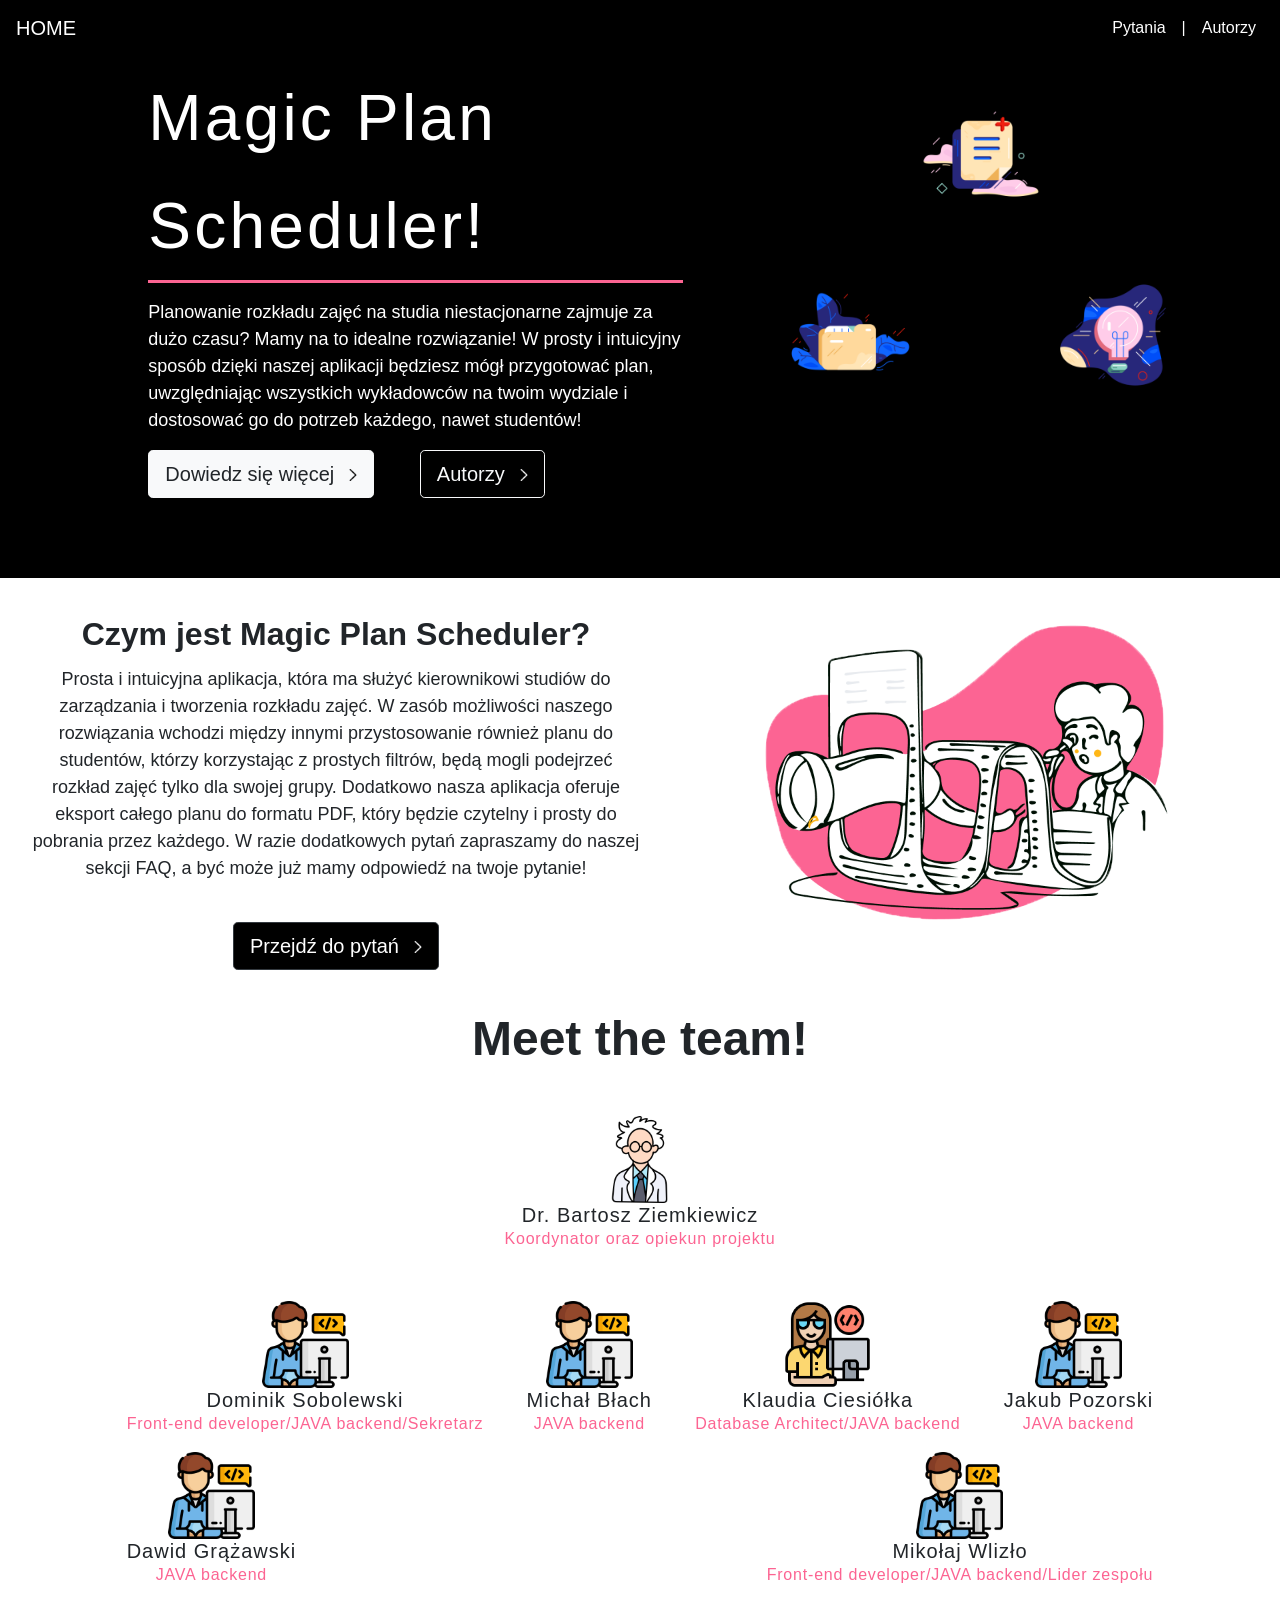
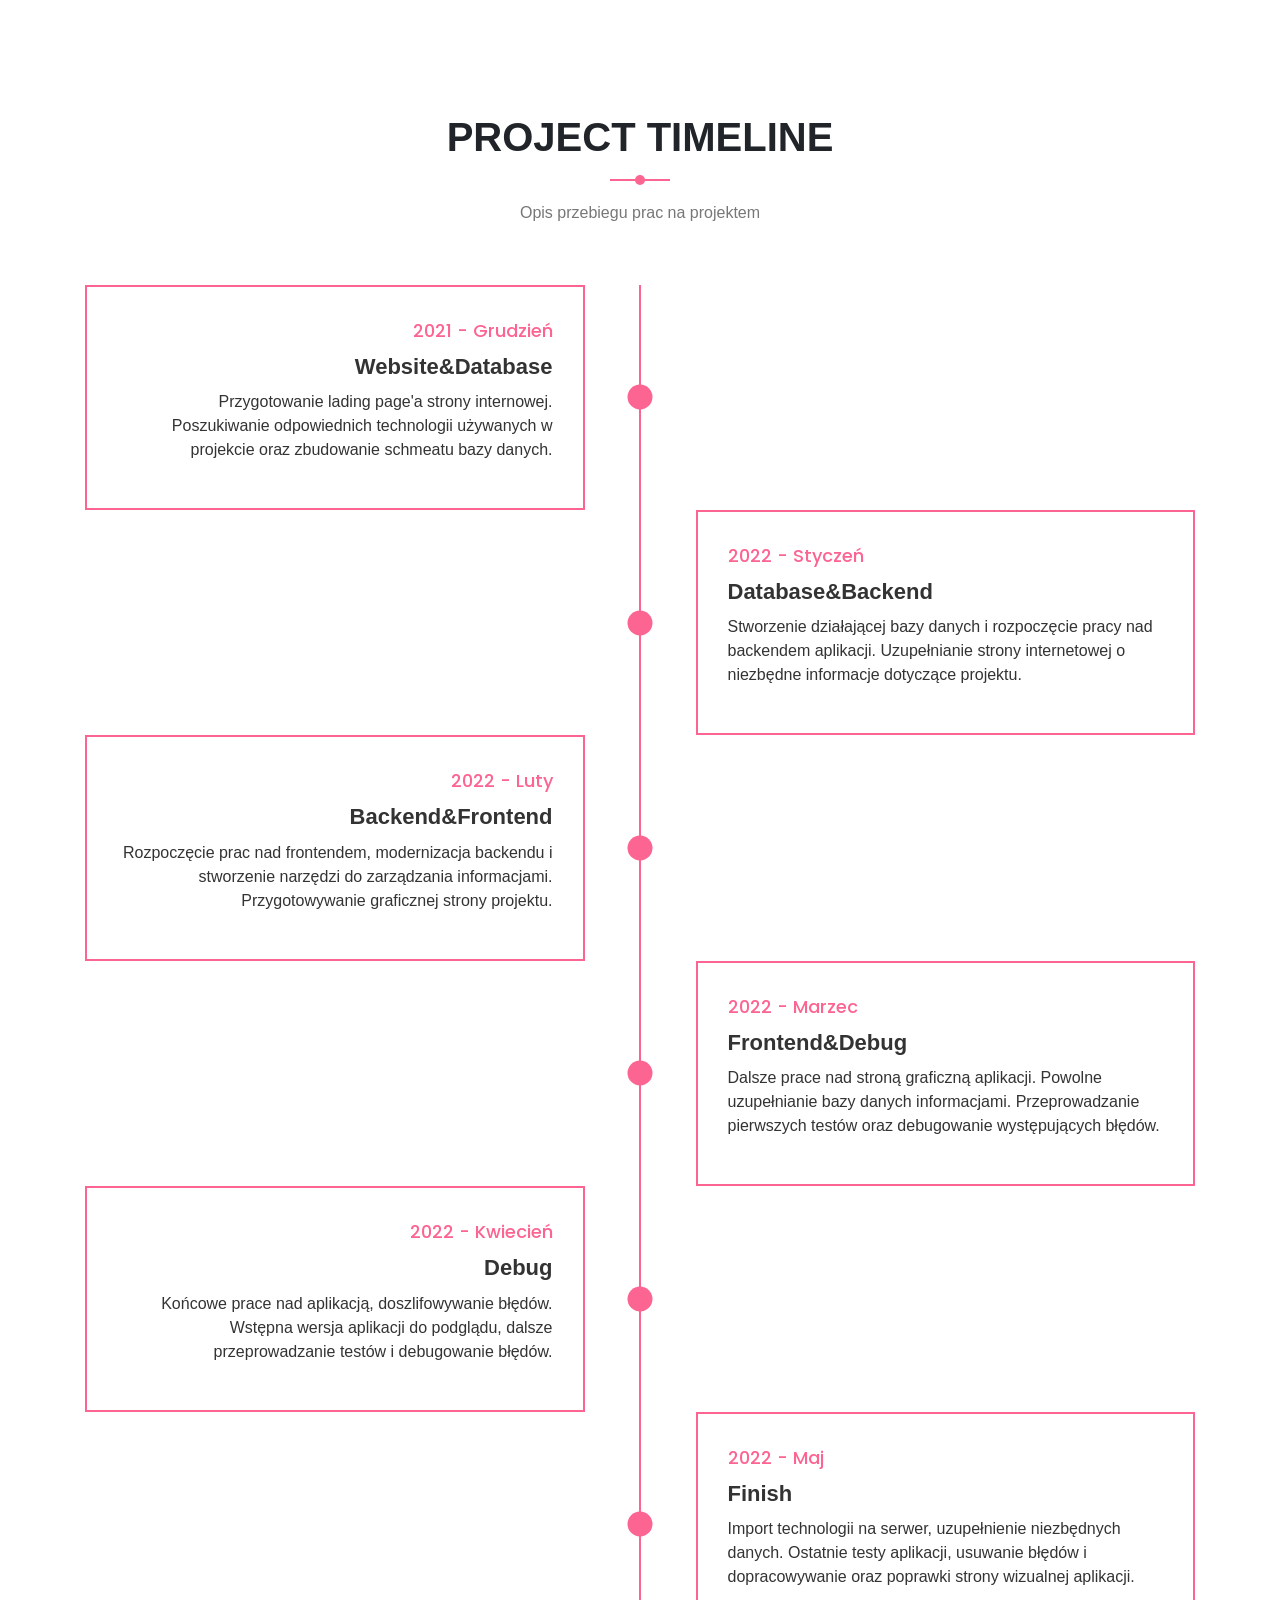
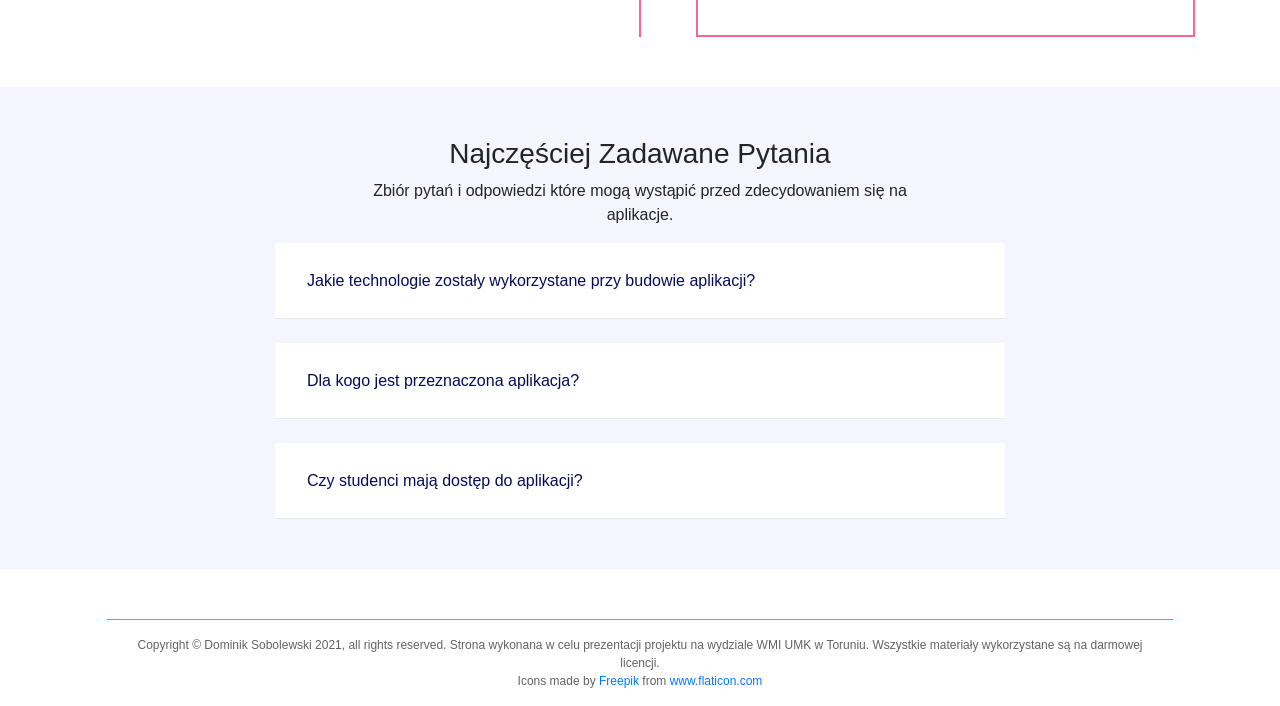
==== commit 301cea23: "Merge branch 'dominik-branch' into develop # Conflicts: #	Website/index.html" ====
--- a/Website/index.html
+++ b/Website/index.html
@@ -39,6 +39,7 @@
     </div>
   </nav>
   <!-- END OF NAVBAR -->
+
   <!-- HEADER - FIRST SECTION -->
   <div class="jumbotron header">
     <div class="row offset-1">
@@ -109,7 +110,7 @@
         <div class="mini-thumb">
           <img src="assets/programmer.png" class="author-img">
           <h3>Dominik Sobolewski</h3>
-          <p>Front-end developer/JAVA backend</p>
+          <p>Front-end developer/JAVA backend/Sekretarz</p>
         </div>
         <div class="mini-thumb">
           <img src="assets/programmer.png" class="author-img">
@@ -134,7 +135,7 @@
         <div class="mini-thumb">
           <img src="assets/programmer.png" class="author-img">
           <h3>Mikołaj Wlizło</h3>
-          <p>Database Architect/JAVA backend</p>
+          <p>Front-end developer/JAVA backend/Lider zespołu</p>
         </div>
       </div>
     </div>
@@ -202,7 +203,7 @@
                   </div>
                </li>
 
-                   
+
                 </ul>
              </div>
           </div>
@@ -261,6 +262,7 @@
         </div>
     </div>
 </div>
+
 
   <!-- Footer -->
   <footer class="col-xl-10 offset-xl-1 page-footer font-small footer">
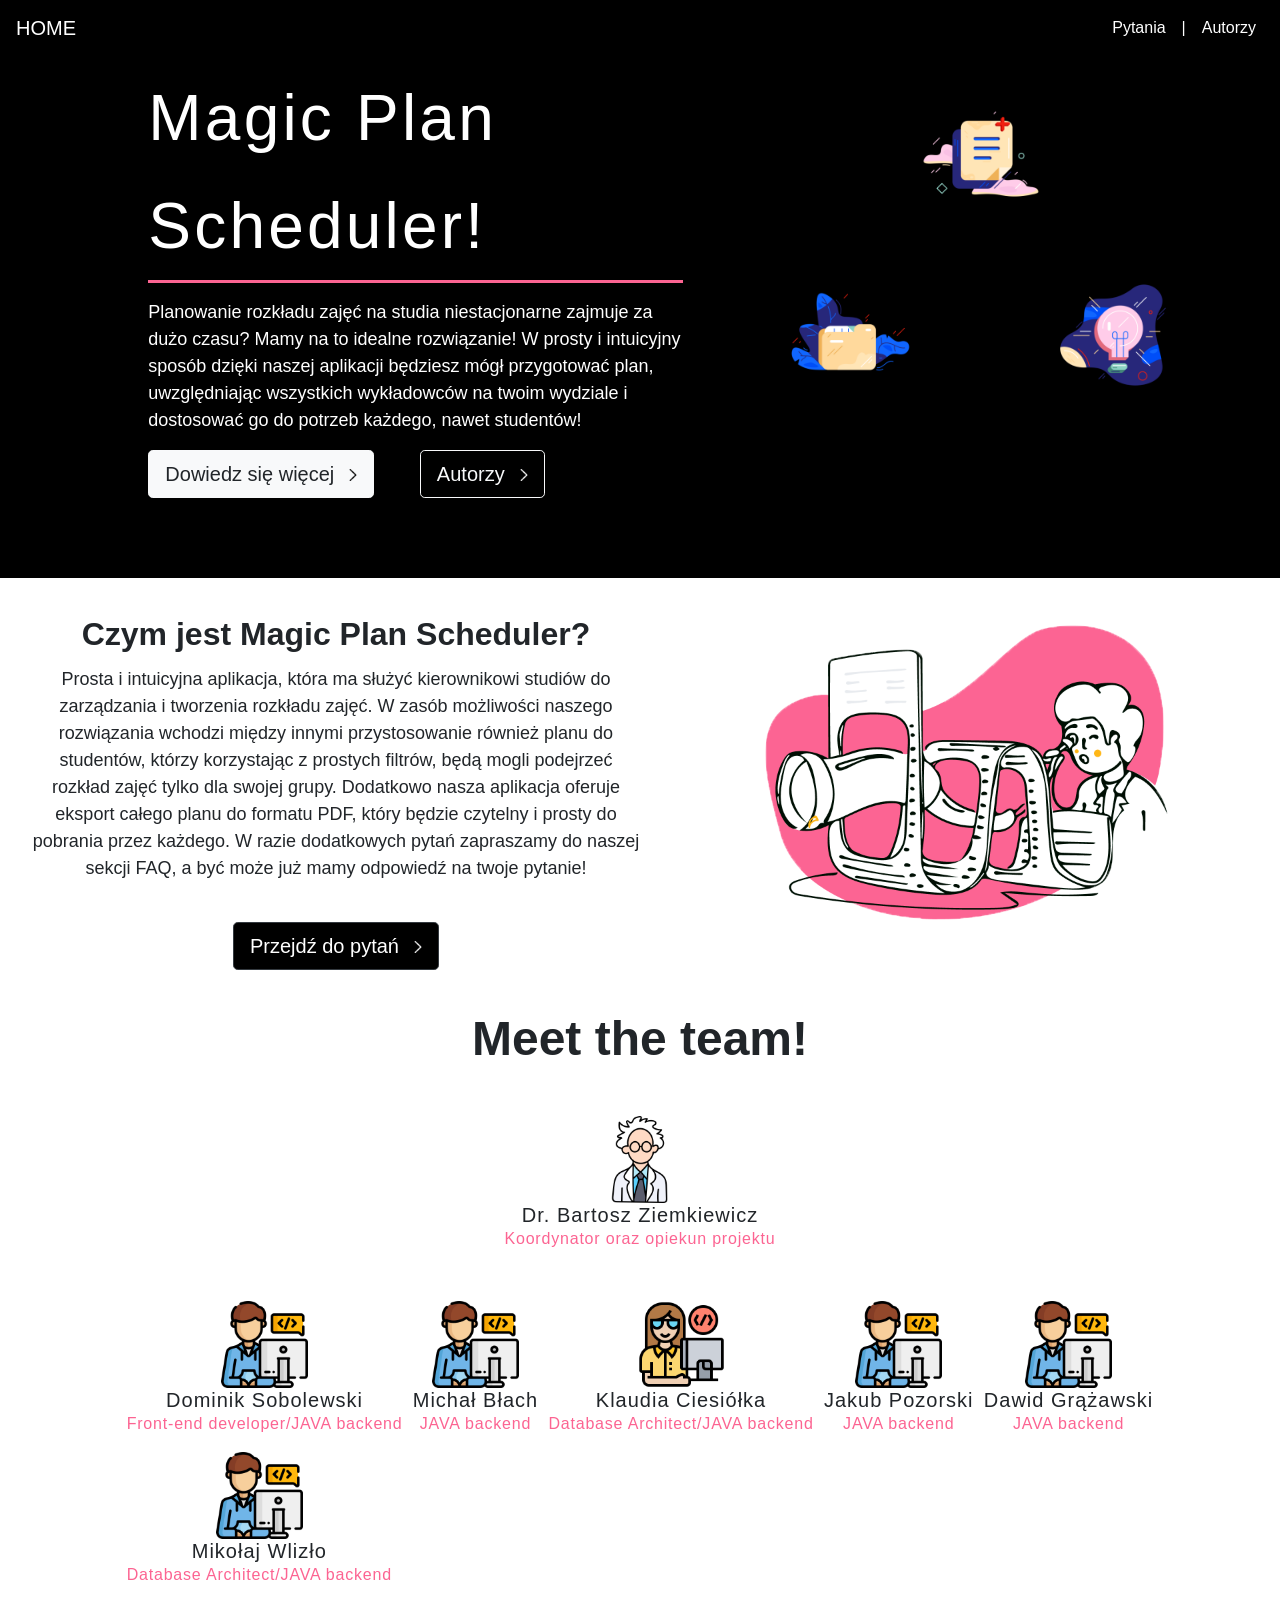
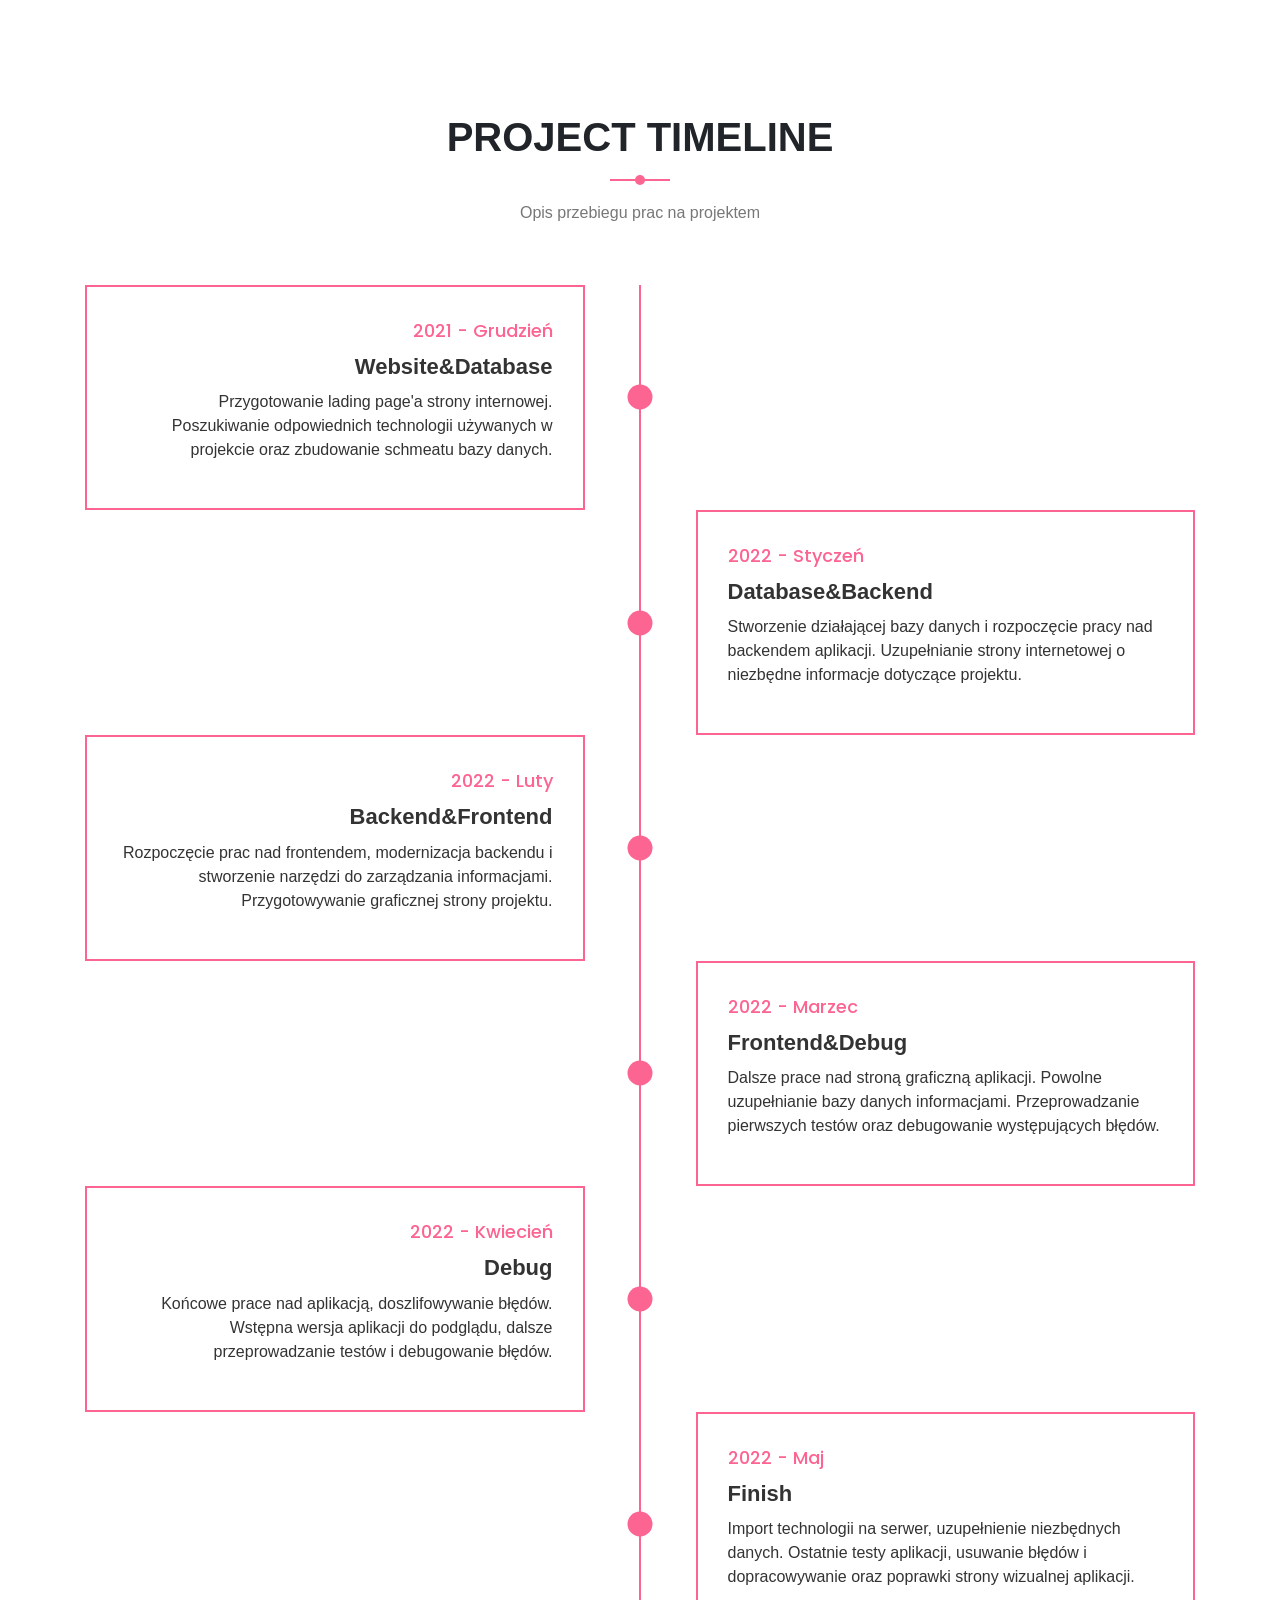
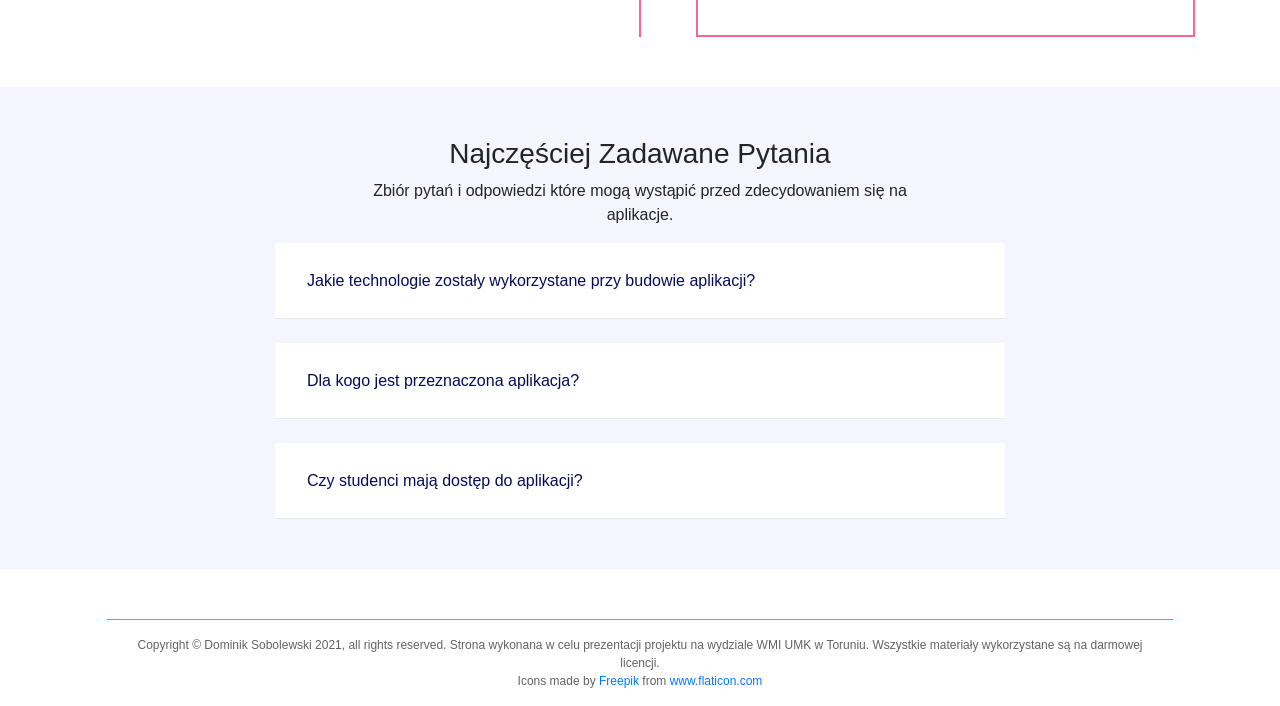
==== commit ee9e726a: "Navbar changes" ====
--- a/Website/index.html
+++ b/Website/index.html
@@ -8,7 +8,7 @@
   <!-- Required meta tags -->
   <meta charset="utf-8">
   <meta name="viewport" content="width=device-width, initial-scale=1, shrink-to-fit=no">
-
+  <script type="text/javascript" src="https://code.jquery.com/jquery-1.7.1.min.js"></script>
   <!-- Bootstrap CSS -->
   <link rel="stylesheet" href="https://maxcdn.bootstrapcdn.com/bootstrap/4.0.0/css/bootstrap.min.css"
     integrity="sha384-Gn5384xqQ1aoWXA+058RXPxPg6fy4IWvTNh0E263XmFcJlSAwiGgFAW/dAiS6JXm" crossorigin="anonymous">
@@ -19,7 +19,7 @@
 <body>
   <!-- NAVBAR -->
   <nav class="navbar fixed-top  navbar-expand-lg navbar-dark bg-none">
-    <a class="navbar-brand" href="#">HOME</a>
+    <a class="navbar-brand" href="#home">HOME</a>
     <button class="navbar-toggler" type="button" data-toggle="collapse" data-target="#navbarNav"
       aria-controls="navbarNav" aria-expanded="false" aria-label="Toggle navigation">
       <span class="navbar-toggler-icon"></span>
@@ -29,7 +29,7 @@
         <li class="nav-item active">
           <a class="nav-link" href="#">Pytania<span class="sr-only">(current)</span></a>
         </li>
-        <li class="nav-item active">
+        <li class="nav-item">
           <a class="nav-link">|<span class="sr-only">(current)</span></a>
         </li>
         <li class="nav-item active">
@@ -39,9 +39,8 @@
     </div>
   </nav>
   <!-- END OF NAVBAR -->
-
   <!-- HEADER - FIRST SECTION -->
-  <div class="jumbotron header">
+  <div id="home" class="jumbotron header">
     <div class="row offset-1">
       <div class="col-xl-6">
         <h1 class="display-4 head">
@@ -110,7 +109,7 @@
         <div class="mini-thumb">
           <img src="assets/programmer.png" class="author-img">
           <h3>Dominik Sobolewski</h3>
-          <p>Front-end developer/JAVA backend/Sekretarz</p>
+          <p>Front-end developer/JAVA backend</p>
         </div>
         <div class="mini-thumb">
           <img src="assets/programmer.png" class="author-img">
@@ -135,7 +134,7 @@
         <div class="mini-thumb">
           <img src="assets/programmer.png" class="author-img">
           <h3>Mikołaj Wlizło</h3>
-          <p>Front-end developer/JAVA backend/Lider zespołu</p>
+          <p>Database Architect/JAVA backend</p>
         </div>
       </div>
     </div>
@@ -203,7 +202,7 @@
                   </div>
                </li>
 
-
+                   
                 </ul>
              </div>
           </div>
@@ -263,7 +262,6 @@
     </div>
 </div>
 
-
   <!-- Footer -->
   <footer class="col-xl-10 offset-xl-1 page-footer font-small footer">
     <!-- Copyright -->
@@ -279,6 +277,24 @@
 
   <!-- Optional JavaScript -->
   <!-- jQuery first, then Popper.js, then Bootstrap JS -->
+
+  <script>
+    
+$(document).ready(function(){
+  $(window).scroll(function(){
+  	var scroll = $(window).scrollTop();
+	  if (scroll > 450) {
+	    $(".navbar-brand").css("color" , "black");
+      $(".nav-link").css("color" , "black");
+	  }
+
+	  else{
+		  $(".navbar-brand").css("color" , "white");  	
+      $(".nav-link").css("color" , "white");
+    }
+  })
+})
+  </script>
   <script src="https://code.jquery.com/jquery-3.2.1.slim.min.js"
     integrity="sha384-KJ3o2DKtIkvYIK3UENzmM7KCkRr/rE9/Qpg6aAZGJwFDMVNA/GpGFF93hXpG5KkN"
     crossorigin="anonymous"></script>
--- a/Website/styles.min.css
+++ b/Website/styles.min.css
@@ -1 +1 @@
-html{scroll-behavior:smooth}body{font-family:Poppins,sans-serif;font-weight:400;overflow-x:hidden}body .header{background-color:#000;border-radius:0}body .header .head{font-size:64px;font-weight:400;letter-spacing:.05em;color:#fff}body .header .head .underline{border-bottom:3px solid #fc6492;line-height:108px}body .header .desc{color:#fff;font-weight:300;font-size:18px;line-height:27px}body .header .images .picture .img{width:240px;object-fit:cover}body .header .buttonfull .arrow{margin-left:10px;width:18px;height:18px;margin-right:-5px;margin-bottom:2px;object-fit:cover}body .header .buttonfull.first:hover{background-color:#000;color:#fff}body .header .buttonfull.first:hover .arrow{content:url(assets/ArrowWhite.png)}body .header .buttonfull.outline{margin-left:40px}body .header .buttonfull.outline:hover .arrow{content:url(assets/ArrowBlack.png)}body .second-cont .left-text .left-head{font-style:normal;font-weight:700;font-size:32px;line-height:48px;text-align:center}body .second-cont .left-text .left-desc{font-style:normal;font-weight:300;font-size:18px;line-height:27px;text-align:center}body .second-cont .left-text .sec-button{text-align:center;margin-top:40px}body .second-cont .left-text .sec-button .buttonfull{background-color:#000}body .second-cont .left-text .sec-button .buttonfull .arrow{margin-left:10px;width:18px;height:18px;margin-right:-5px;margin-bottom:2px;object-fit:cover}body .second-cont .left-text .sec-button .buttonfull:hover{background-color:#fff;color:#000}body .second-cont .left-text .sec-button .buttonfull:hover .arrow{content:url(assets/ArrowBlack.png)}body .second-cont .right-image{text-align:center;margin-top:-86px}body .second-cont .right-image .right-img{width:500px}body .authors{margin-top:-30px;margin-bottom:60px}body .authors .author-head{margin-bottom:40px}body .authors .author-head h2{font-weight:700;font-size:48px}body .authors .thumbnails .single-thumb{text-align:center;margin-bottom:50px}body .authors .thumbnails .single-thumb .author-img{width:87px;height:87px;object-fit:cover}body .authors .thumbnails .single-thumb h3{font-weight:500;font-size:20px;letter-spacing:.05em;margin-bottom:0}body .authors .thumbnails .single-thumb p{font-size:16px;color:#fc6492;letter-spacing:.05em}body .authors .thumbnails .other-thumbs{display:flex;justify-content:space-between;flex-flow:row wrap}body .authors .thumbnails .other-thumbs .mini-thumb{text-align:center;padding:0 5px 0 5px}body .authors .thumbnails .other-thumbs .mini-thumb .author-img{width:87px;height:87px;object-fit:cover}body .authors .thumbnails .other-thumbs .mini-thumb h3{font-weight:500;font-size:20px;letter-spacing:.05em;margin-bottom:0}body .authors .thumbnails .other-thumbs .mini-thumb p{font-size:16px;color:#fc6492;letter-spacing:.05em}body .pt-100{padding-top:50px}body .pb-100{padding-bottom:50px}body .section-title{margin-bottom:60px}body .section-title p{color:#777;font-size:16px}body .section-title h4{text-transform:capitalize;font-size:40px;position:relative;padding-bottom:20px;margin-bottom:20px;font-weight:700}body .section-title h4:before{position:absolute;content:"";width:60px;height:2px;background-color:#fc6492;bottom:0;left:50%;margin-left:-30px}body .section-title h4:after{position:absolute;background-color:#fc6492;content:"";width:10px;height:10px;bottom:-4px;left:50%;margin-left:-5px;border-radius:50%}body ul.timeline-list{position:relative;margin:0;padding:0}body ul.timeline-list:before{position:absolute;content:"";width:2px;height:100%;background-color:#fc6492;left:50%;top:0;-webkit-transform:translateX(-50%);transform:translateX(-50%)}body ul.timeline-list li{position:relative;clear:both;display:table}body ul.timeline-list li .timeline_content{width:45%;color:#333;padding:30px;float:left;text-align:right}body ul.timeline-list li:nth-child(2n) .timeline_content{float:right;text-align:left}body ul.timeline-list li:before{position:absolute;content:"";width:25px;height:25px;background-color:#fc6492;left:50%;top:50%;-webkit-transform:translate(-50%,-50%);transform:translate(-50%,-50%);border-radius:50%}body .timeline_content{border:2px solid #fc6492;background-color:#fff}body .timeline_content h4{font-size:22px;font-weight:600;margin:10px 0}body .timeline_content span{font-size:18px;font-weight:500;font-family:poppins;color:#fc6492}body body{margin-top:20px}body .section_padding_130{padding-top:50px;padding-bottom:50px;margin-bottom:50px}body .faq_area{position:relative;z-index:1;background-color:#f5f5ff}body .faq-accordian{position:relative;z-index:1}body .faq-accordian .card{position:relative;z-index:1;margin-bottom:1.5rem}body .faq-accordian .card:last-child{margin-bottom:0}body .faq-accordian .card .card-header{background-color:#fff;padding:0;border-bottom-color:#ebebeb}body .faq-accordian .card .card-header h6{cursor:pointer;padding:1.75rem 2rem;color:#fc6492;display:-webkit-box;display:-ms-flexbox;display:flex;-webkit-box-align:center;-ms-flex-align:center;-ms-grid-row-align:center;align-items:center;-webkit-box-pack:justify;-ms-flex-pack:justify;justify-content:space-between}body .faq-accordian .card .card-header h6 span{font-size:1.5rem}body .faq-accordian .card .card-header h6.collapsed{color:#070a57}body .faq-accordian .card .card-header h6.collapsed span{-webkit-transform:rotate(-180deg);transform:rotate(-180deg)}body .faq-accordian .card .card-body{padding:1.75rem 2rem}body .faq-accordian .card .card-body p:last-child{margin-bottom:0}body .support-button i{color:#3f43fd;font-size:1.25rem}body .support-button a{text-transform:capitalize;color:#2ecc71}@media only screen and (max-width:575px){body .support-button p{font-size:14px}body .support-button i{font-size:1rem}body .support-button a{font-size:13px}}body .footer{border-top:1px solid #fc6492}body .footer .copyright{color:#636363;font-size:12px;font-weight:300}+html{scroll-behavior:smooth}body{font-family:Poppins,sans-serif;font-weight:400;overflow-x:hidden}body .navbar-nav .nav-item.active .nav-link:hover{color:#fc6492!important}body .navbar-brand:hover{color:#fc6492!important}body .header{background-color:#000;border-radius:0}body .header .head{font-size:64px;font-weight:400;letter-spacing:.05em;color:#fff}body .header .head .underline{border-bottom:3px solid #fc6492;line-height:108px}body .header .desc{color:#fff;font-weight:300;font-size:18px;line-height:27px}body .header .images .picture .img{width:240px;object-fit:cover}body .header .buttonfull .arrow{margin-left:10px;width:18px;height:18px;margin-right:-5px;margin-bottom:2px;object-fit:cover}body .header .buttonfull.first:hover{background-color:#000;color:#fff}body .header .buttonfull.first:hover .arrow{content:url(assets/ArrowWhite.png)}body .header .buttonfull.outline{margin-left:40px}body .header .buttonfull.outline:hover .arrow{content:url(assets/ArrowBlack.png)}body .second-cont .left-text .left-head{font-style:normal;font-weight:700;font-size:32px;line-height:48px;text-align:center}body .second-cont .left-text .left-desc{font-style:normal;font-weight:300;font-size:18px;line-height:27px;text-align:center}body .second-cont .left-text .sec-button{text-align:center;margin-top:40px}body .second-cont .left-text .sec-button .buttonfull{background-color:#000}body .second-cont .left-text .sec-button .buttonfull .arrow{margin-left:10px;width:18px;height:18px;margin-right:-5px;margin-bottom:2px;object-fit:cover}body .second-cont .left-text .sec-button .buttonfull:hover{background-color:#fff;color:#000}body .second-cont .left-text .sec-button .buttonfull:hover .arrow{content:url(assets/ArrowBlack.png)}body .second-cont .right-image{text-align:center;margin-top:-86px}body .second-cont .right-image .right-img{width:500px}body .authors{margin-top:-30px;margin-bottom:60px}body .authors .author-head{margin-bottom:40px}body .authors .author-head h2{font-weight:700;font-size:48px}body .authors .thumbnails .single-thumb{text-align:center;margin-bottom:50px}body .authors .thumbnails .single-thumb .author-img{width:87px;height:87px;object-fit:cover}body .authors .thumbnails .single-thumb h3{font-weight:500;font-size:20px;letter-spacing:.05em;margin-bottom:0}body .authors .thumbnails .single-thumb p{font-size:16px;color:#fc6492;letter-spacing:.05em}body .authors .thumbnails .other-thumbs{display:flex;justify-content:space-between;flex-flow:row wrap}body .authors .thumbnails .other-thumbs .mini-thumb{text-align:center;padding:0 5px 0 5px}body .authors .thumbnails .other-thumbs .mini-thumb .author-img{width:87px;height:87px;object-fit:cover}body .authors .thumbnails .other-thumbs .mini-thumb h3{font-weight:500;font-size:20px;letter-spacing:.05em;margin-bottom:0}body .authors .thumbnails .other-thumbs .mini-thumb p{font-size:16px;color:#fc6492;letter-spacing:.05em}body .pt-100{padding-top:50px}body .pb-100{padding-bottom:50px}body .section-title{margin-bottom:60px}body .section-title p{color:#777;font-size:16px}body .section-title h4{text-transform:capitalize;font-size:40px;position:relative;padding-bottom:20px;margin-bottom:20px;font-weight:700}body .section-title h4:before{position:absolute;content:"";width:60px;height:2px;background-color:#fc6492;bottom:0;left:50%;margin-left:-30px}body .section-title h4:after{position:absolute;background-color:#fc6492;content:"";width:10px;height:10px;bottom:-4px;left:50%;margin-left:-5px;border-radius:50%}body ul.timeline-list{position:relative;margin:0;padding:0}body ul.timeline-list:before{position:absolute;content:"";width:2px;height:100%;background-color:#fc6492;left:50%;top:0;-webkit-transform:translateX(-50%);transform:translateX(-50%)}body ul.timeline-list li{position:relative;clear:both;display:table}body ul.timeline-list li .timeline_content{width:45%;color:#333;padding:30px;float:left;text-align:right}body ul.timeline-list li:nth-child(2n) .timeline_content{float:right;text-align:left}body ul.timeline-list li:before{position:absolute;content:"";width:25px;height:25px;background-color:#fc6492;left:50%;top:50%;-webkit-transform:translate(-50%,-50%);transform:translate(-50%,-50%);border-radius:50%}body .timeline_content{border:2px solid #fc6492;background-color:#fff}body .timeline_content h4{font-size:22px;font-weight:600;margin:10px 0}body .timeline_content span{font-size:18px;font-weight:500;font-family:poppins;color:#fc6492}body body{margin-top:20px}body .section_padding_130{padding-top:50px;padding-bottom:50px;margin-bottom:50px}body .faq_area{position:relative;z-index:1;background-color:#f5f5ff}body .faq-accordian{position:relative;z-index:1}body .faq-accordian .card{position:relative;z-index:1;margin-bottom:1.5rem}body .faq-accordian .card:last-child{margin-bottom:0}body .faq-accordian .card .card-header{background-color:#fff;padding:0;border-bottom-color:#ebebeb}body .faq-accordian .card .card-header h6{cursor:pointer;padding:1.75rem 2rem;color:#fc6492;display:-webkit-box;display:-ms-flexbox;display:flex;-webkit-box-align:center;-ms-flex-align:center;-ms-grid-row-align:center;align-items:center;-webkit-box-pack:justify;-ms-flex-pack:justify;justify-content:space-between}body .faq-accordian .card .card-header h6 span{font-size:1.5rem}body .faq-accordian .card .card-header h6.collapsed{color:#070a57}body .faq-accordian .card .card-header h6.collapsed span{-webkit-transform:rotate(-180deg);transform:rotate(-180deg)}body .faq-accordian .card .card-body{padding:1.75rem 2rem}body .faq-accordian .card .card-body p:last-child{margin-bottom:0}body .support-button i{color:#3f43fd;font-size:1.25rem}body .support-button a{text-transform:capitalize;color:#2ecc71}@media only screen and (max-width:575px){body .support-button p{font-size:14px}body .support-button i{font-size:1rem}body .support-button a{font-size:13px}}body .footer{border-top:1px solid #fc6492}body .footer .copyright{color:#636363;font-size:12px;font-weight:300}
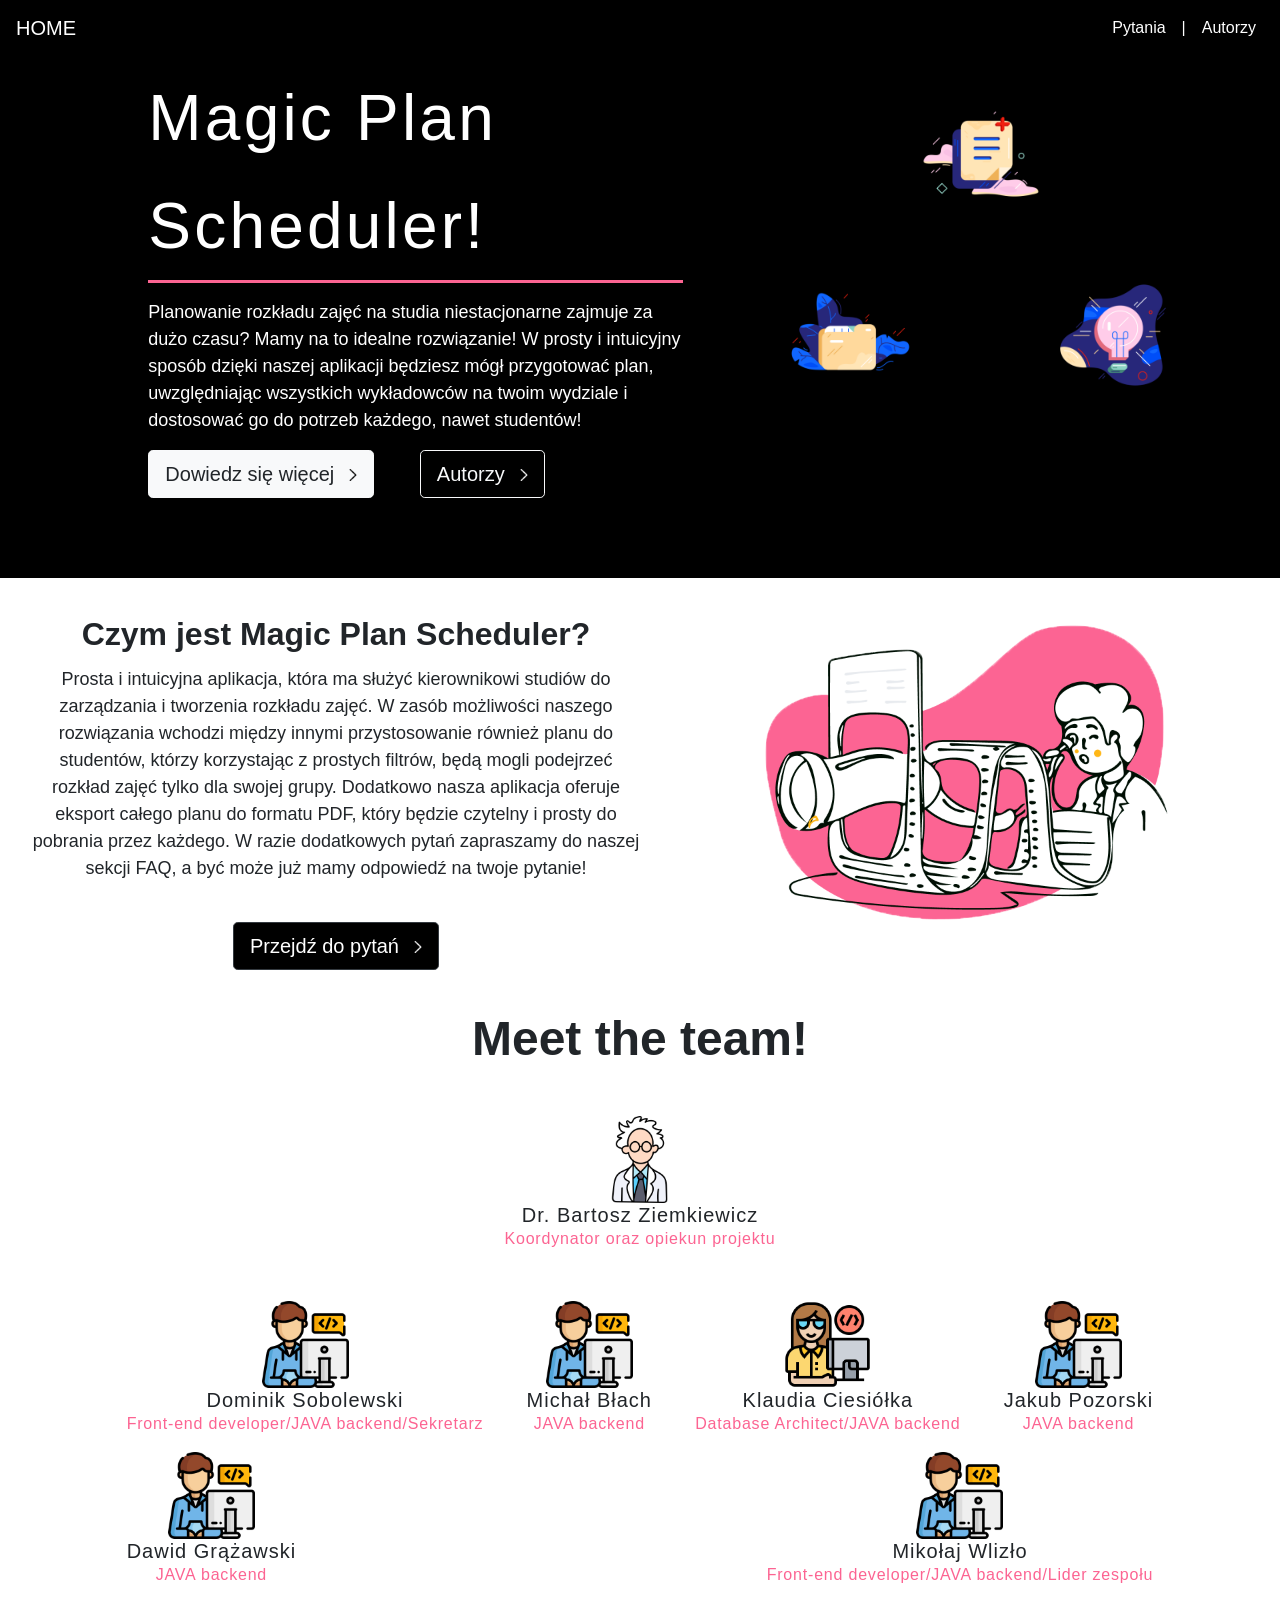
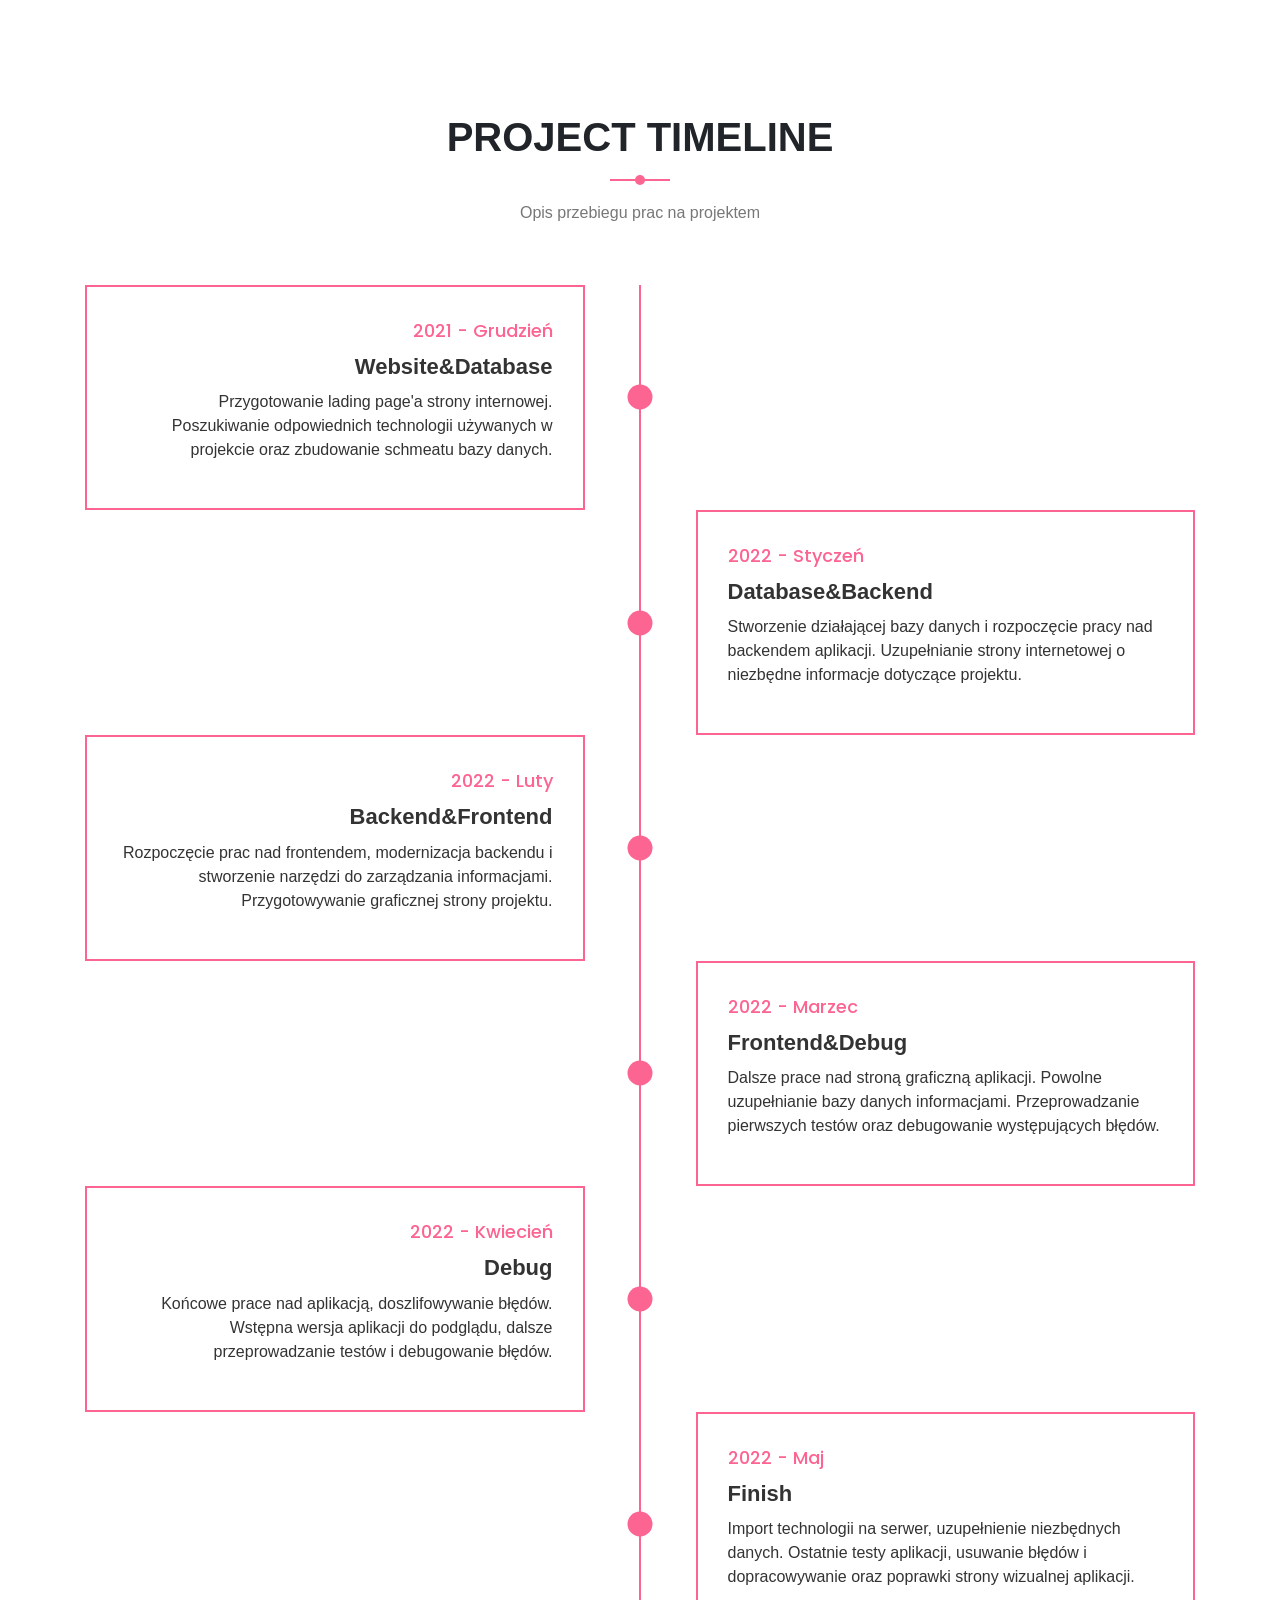
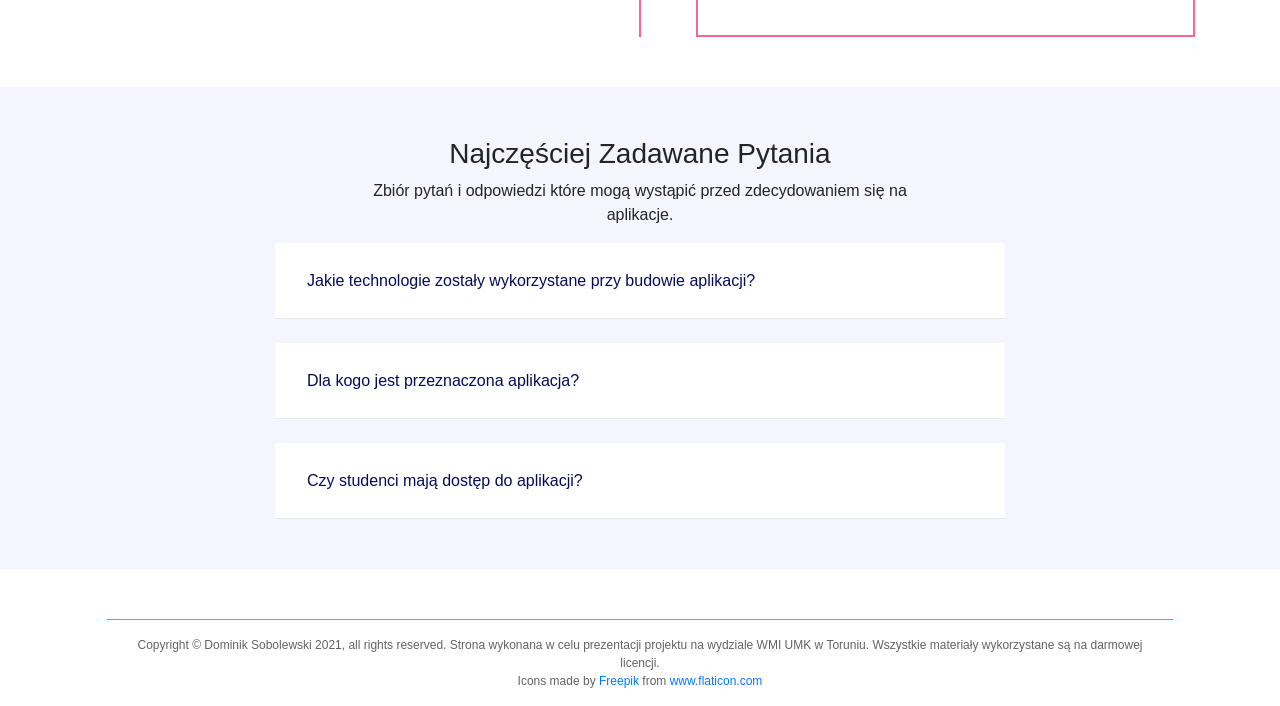
==== commit b3dcd5d6: "Merge pull request #8 from Kitee666/dominik-branch Navbar changes" ====
--- a/Website/index.html
+++ b/Website/index.html
@@ -39,6 +39,7 @@
     </div>
   </nav>
   <!-- END OF NAVBAR -->
+
   <!-- HEADER - FIRST SECTION -->
   <div id="home" class="jumbotron header">
     <div class="row offset-1">
@@ -109,7 +110,7 @@
         <div class="mini-thumb">
           <img src="assets/programmer.png" class="author-img">
           <h3>Dominik Sobolewski</h3>
-          <p>Front-end developer/JAVA backend</p>
+          <p>Front-end developer/JAVA backend/Sekretarz</p>
         </div>
         <div class="mini-thumb">
           <img src="assets/programmer.png" class="author-img">
@@ -134,7 +135,7 @@
         <div class="mini-thumb">
           <img src="assets/programmer.png" class="author-img">
           <h3>Mikołaj Wlizło</h3>
-          <p>Database Architect/JAVA backend</p>
+          <p>Front-end developer/JAVA backend/Lider zespołu</p>
         </div>
       </div>
     </div>
@@ -202,7 +203,7 @@
                   </div>
                </li>
 
-                   
+
                 </ul>
              </div>
           </div>
@@ -261,6 +262,7 @@
         </div>
     </div>
 </div>
+
 
   <!-- Footer -->
   <footer class="col-xl-10 offset-xl-1 page-footer font-small footer">
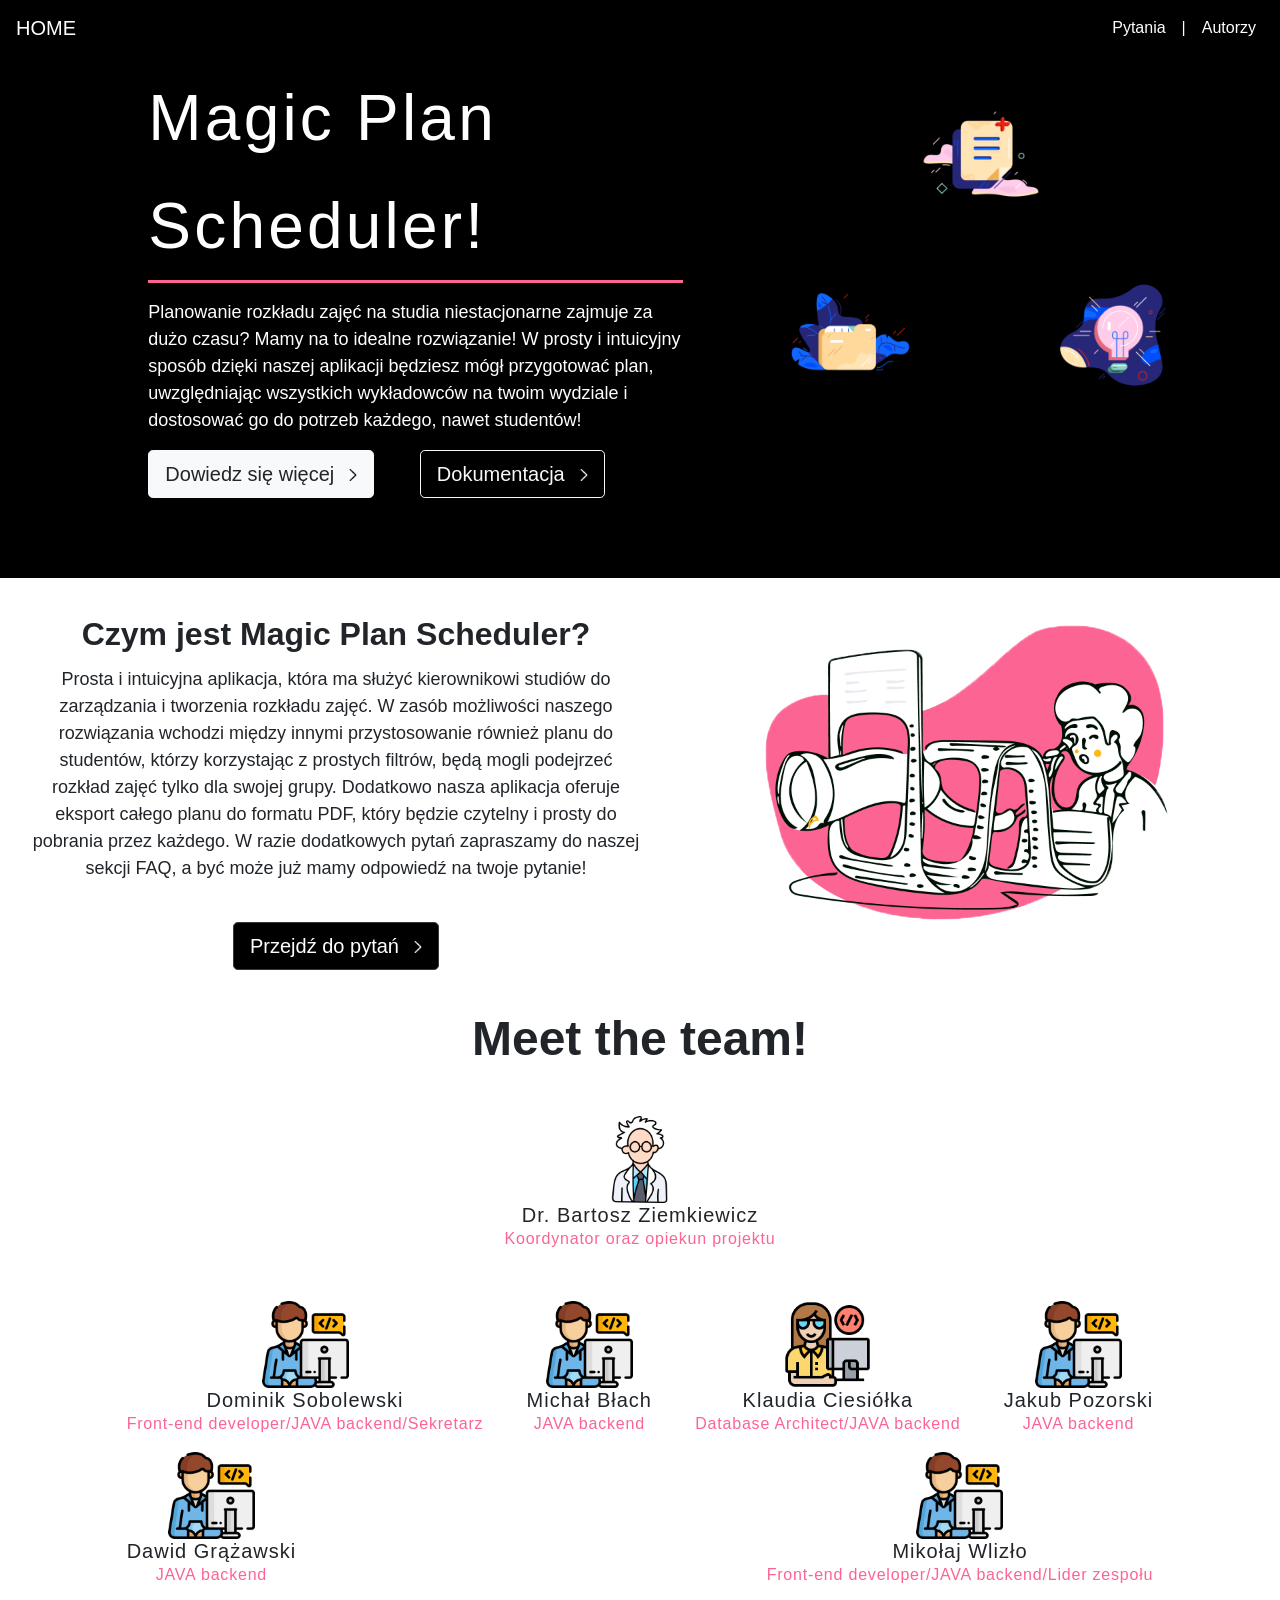
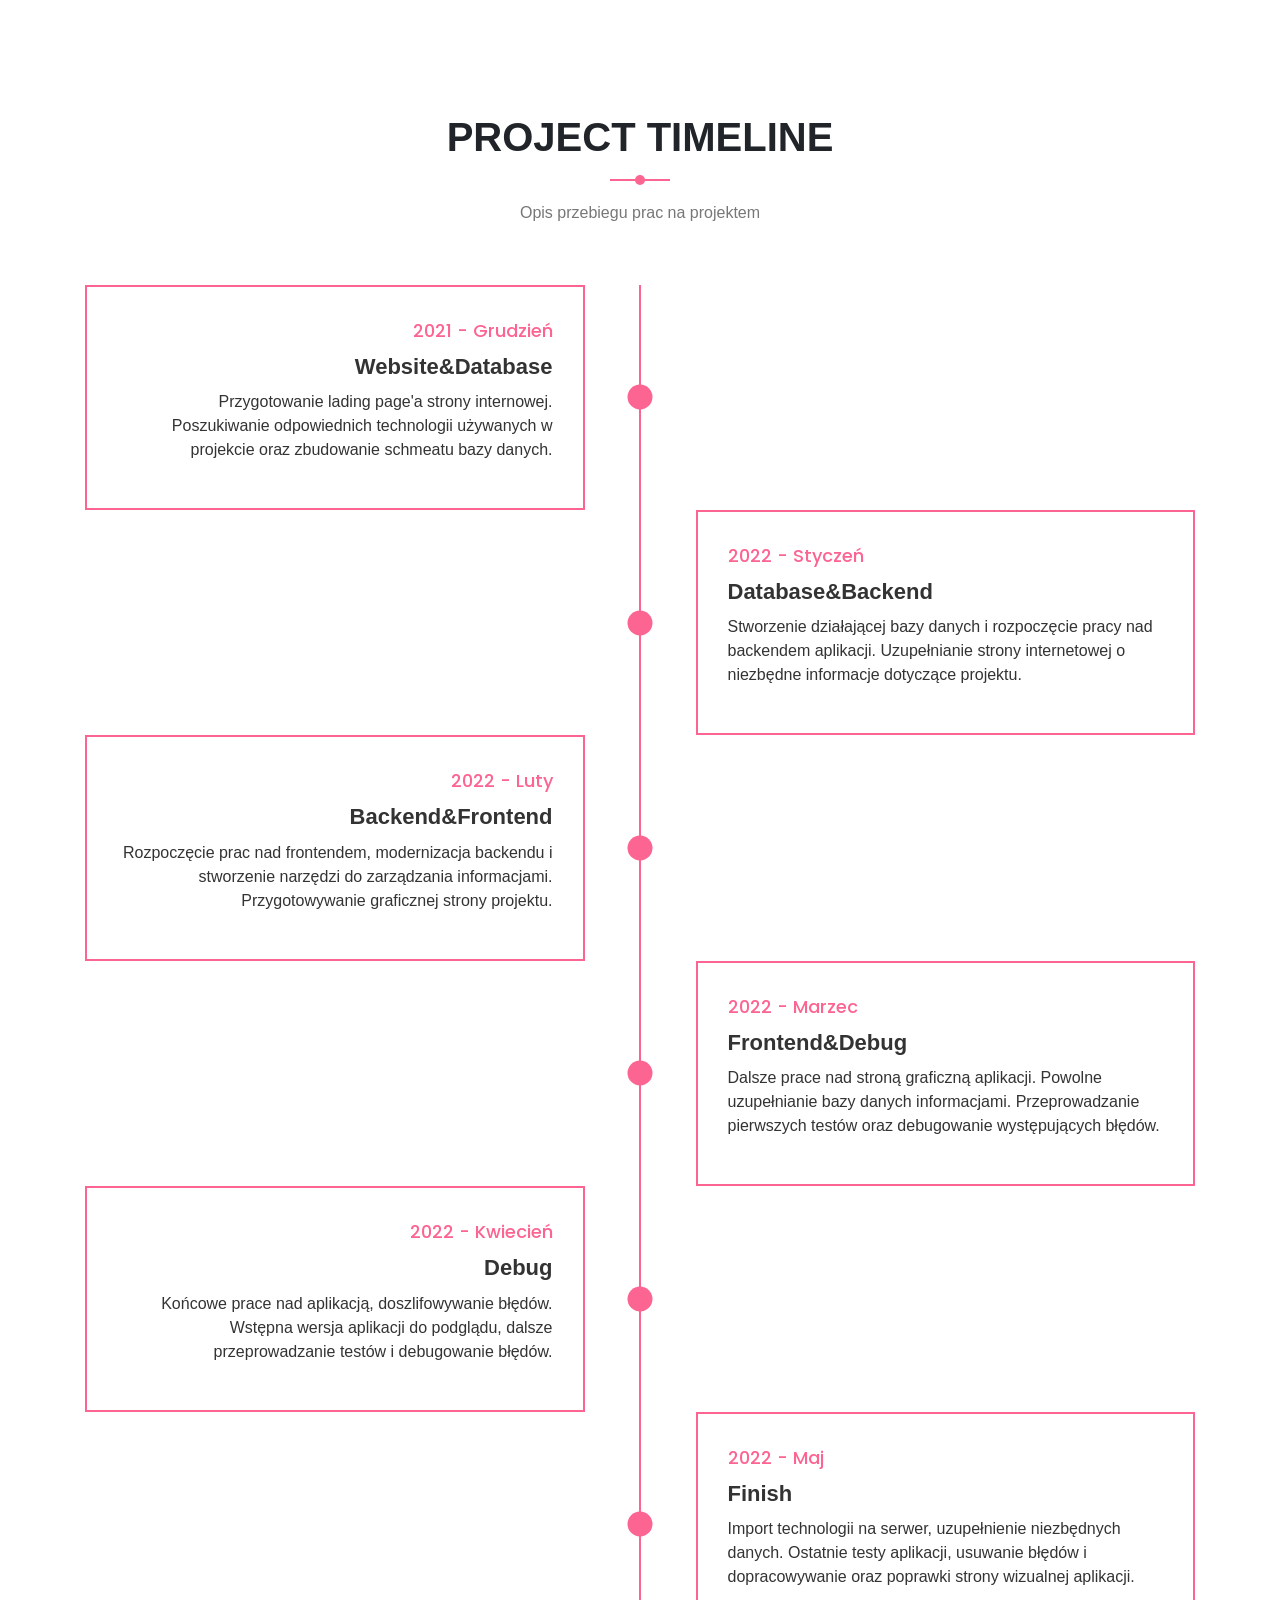
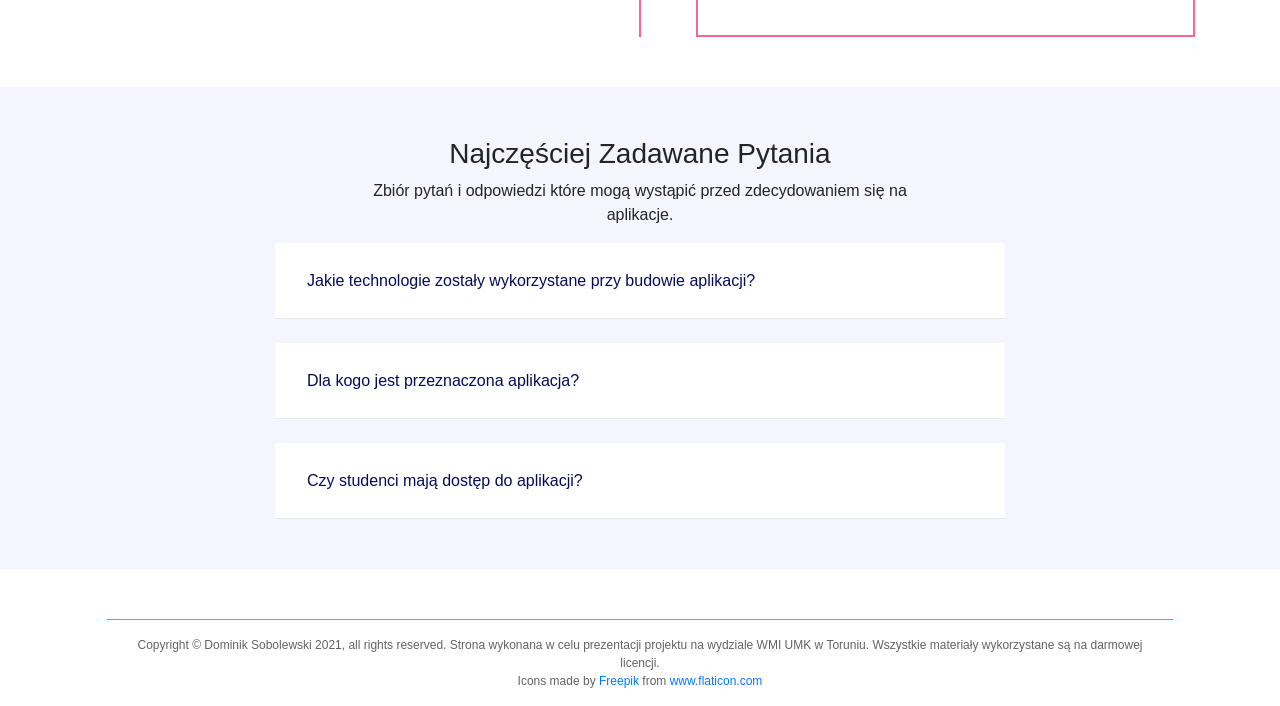
==== commit 463a0ee1: "Usuniecie notatek, guzik przejscia na widok uzytkownika" ====
--- a/Website/index.html
+++ b/Website/index.html
@@ -27,7 +27,7 @@
     <div class="collapse navbar-collapse" id="navbarNav">
       <ul class="navbar-nav ml-auto">
         <li class="nav-item active">
-          <a class="nav-link" href="#">Pytania<span class="sr-only">(current)</span></a>
+          <a class="nav-link" href="#pytania">Pytania<span class="sr-only">(current)</span></a>
         </li>
         <li class="nav-item">
           <a class="nav-link">|<span class="sr-only">(current)</span></a>
@@ -51,7 +51,7 @@
         <p class="lead">
           <a class="btn btn-light btn-lg buttonfull first" href="#timeline" role="button">Dowiedz się więcej<img class="arrow"
               src="assets/ArrowBlack.png"></img></a>
-          <a class="btn btn-lg btn-outline-light buttonfull outline" href="#autorzy" role="button">Autorzy<img class="arrow"
+          <a class="btn btn-lg btn-outline-light buttonfull outline" href="assets/Dokumentacja.pdf" target="_blank" role="button">Dokumentacja<img class="arrow"
               src="assets/ArrowWhite.png"></img></a>
         </p>
       </div>
@@ -216,7 +216,7 @@
         <div class="row justify-content-center">
             <div class="col-12 col-sm-8 col-lg-6">
                 <!-- Section Heading-->
-                <div class="section_heading text-center wow fadeInUp" data-wow-delay="0.2s" style="visibility: visible; animation-delay: 0.2s; animation-name: fadeInUp;">
+                <div class="section_heading text-center wow fadeInUp" id="pytania" data-wow-delay="0.2s" style="visibility: visible; animation-delay: 0.2s; animation-name: fadeInUp;">
                     <h3><span>Najczęściej</span> Zadawane Pytania</h3>
                     <p>Zbiór pytań i odpowiedzi które mogą wystąpić przed zdecydowaniem się na aplikacje.</p>
                     <div class="line"></div>
